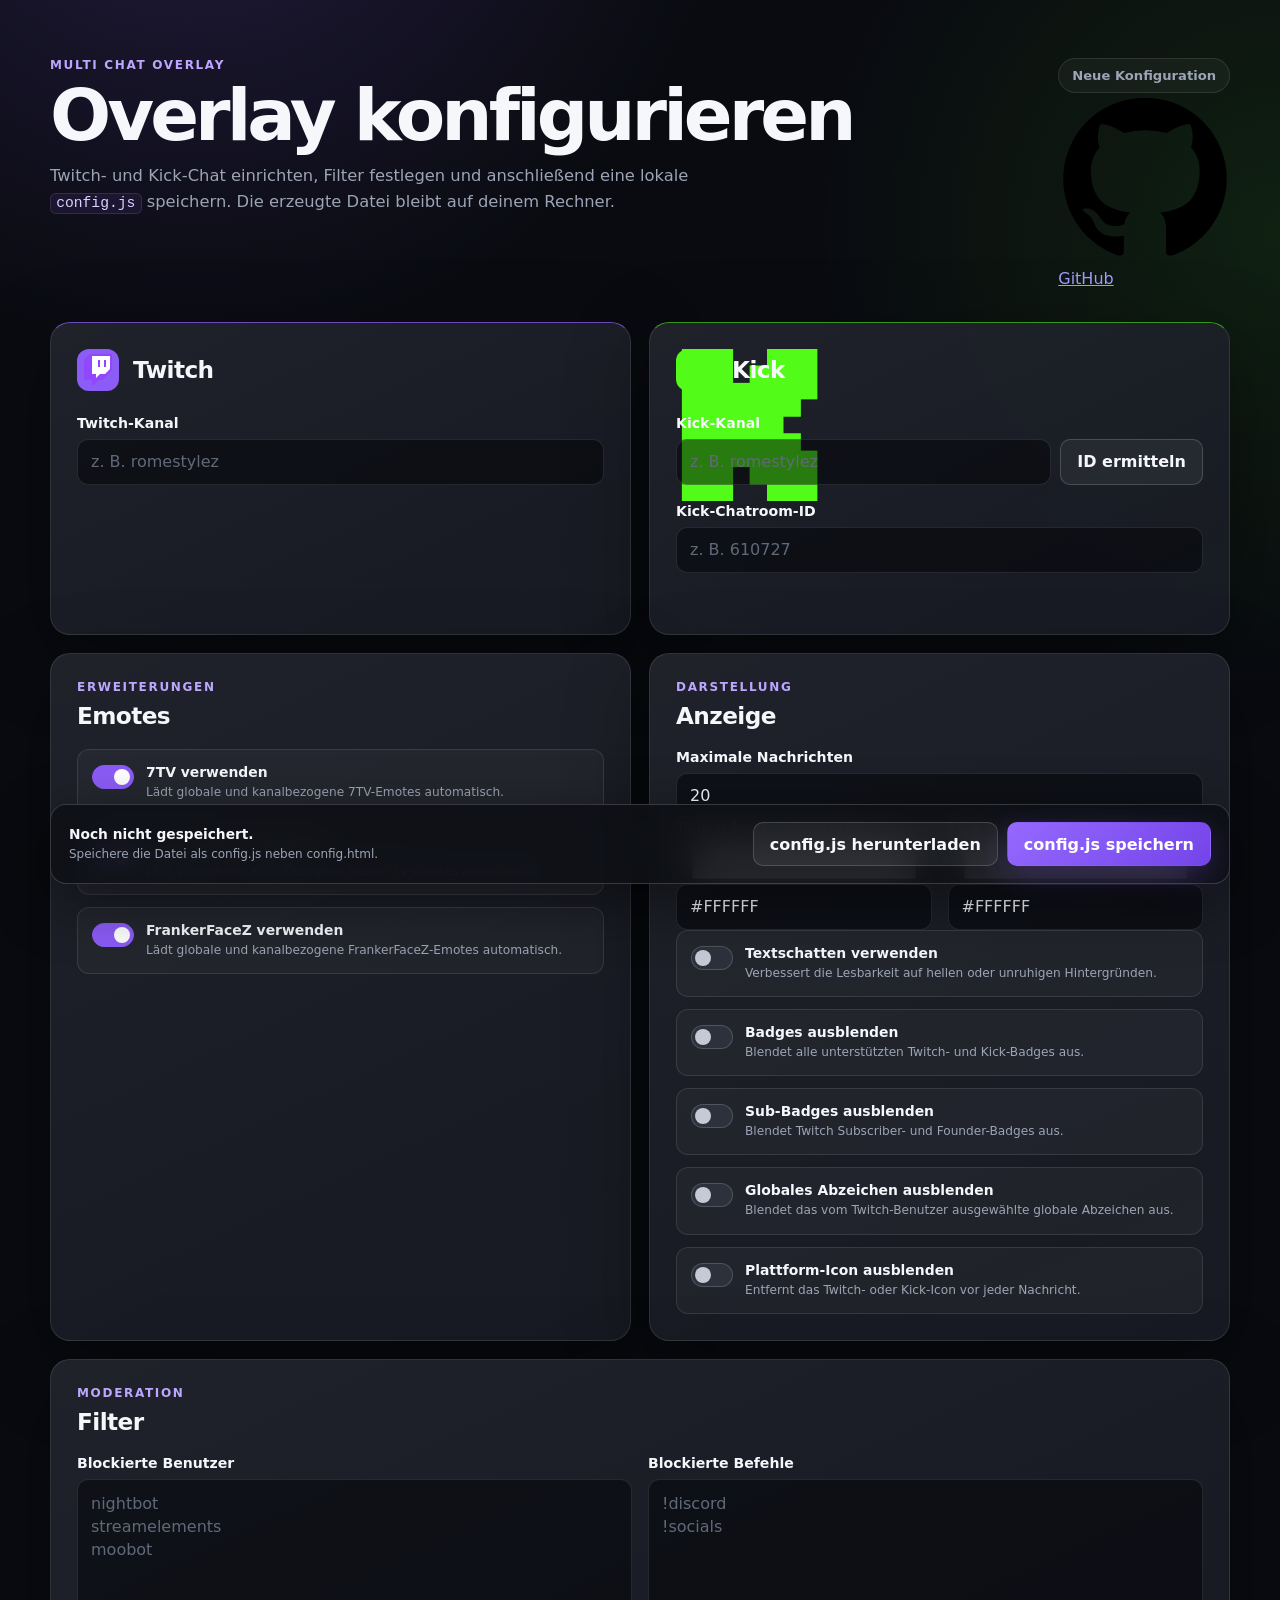
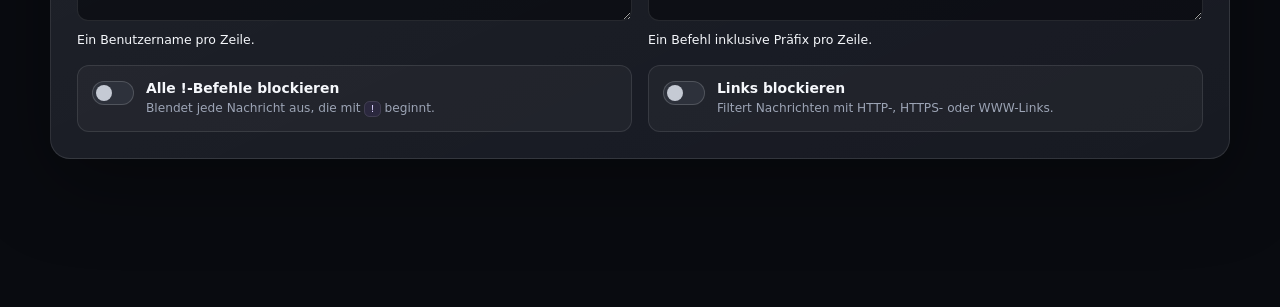
==== config.html @ 4fffa667 "New favico" ====
<!DOCTYPE html>
<html lang="de">
<head>
  <meta charset="UTF-8">
  <meta name="viewport" content="width=device-width, initial-scale=1.0">
  <meta name="color-scheme" content="dark">
  <title>Multi Chat Overlay – Konfiguration</title>
  <link rel="icon" href="favicon.ico" sizes="any">
  <link rel="stylesheet" href="config-editor.css">
</head>
<body>
  <div class="page-shell">
    <header class="hero">
      <div>
        <p class="eyebrow">Multi Chat Overlay</p>
        <h1>Overlay konfigurieren</h1>
        <p class="hero-copy">
          Twitch- und Kick-Chat einrichten, Filter festlegen und anschließend eine lokale
          <code>config.js</code> speichern. Die erzeugte Datei bleibt auf deinem Rechner.
        </p>
      </div>
      <div class="hero-meta">
        <div id="load-state" class="state-pill" role="status">Konfiguration wird geladen …</div>
        <a
          class="github-link"
          href="https://github.com/romestylez/multi-chat-overlay"
          target="_blank"
          rel="noopener noreferrer"
          aria-label="GitHub-Repository in einem neuen Tab öffnen"
        >
          <svg viewBox="0 0 24 24" aria-hidden="true">
            <path d="M12 .7a11.3 11.3 0 0 0-3.6 22c.6.1.8-.2.8-.6v-2.2c-3.3.7-4-1.4-4-1.4-.5-1.4-1.3-1.7-1.3-1.7-1.1-.7.1-.7.1-.7 1.2.1 1.8 1.2 1.8 1.2 1.1 1.8 2.8 1.3 3.5 1 .1-.8.4-1.3.8-1.6-2.7-.3-5.5-1.3-5.5-5.9 0-1.3.5-2.4 1.2-3.2-.1-.3-.5-1.6.1-3.2 0 0 1-.3 3.3 1.2a11.4 11.4 0 0 1 6 0c2.3-1.5 3.3-1.2 3.3-1.2.6 1.6.2 2.9.1 3.2.8.9 1.2 1.9 1.2 3.2 0 4.6-2.8 5.6-5.5 5.9.4.4.8 1.1.8 2.2v3.2c0 .4.2.7.8.6A11.3 11.3 0 0 0 12 .7Z"/>
          </svg>
          <span>GitHub</span>
        </a>
      </div>
    </header>

    <main>
      <form id="config-form" novalidate>
        <div class="section-grid">
          <section class="config-card twitch-card" aria-labelledby="twitch-heading">
            <div class="card-heading">
              <span class="platform-mark twitch-mark" aria-hidden="true">
                <img src="img/twitch_icon.png" alt="">
              </span>
              <h2 id="twitch-heading">Twitch</h2>
            </div>

            <label class="field">
              <span>Twitch-Kanal</span>
              <input id="twitch-channel" name="twitch-channel" type="text" autocomplete="off" placeholder="z. B. romestylez">
            </label>
          </section>

          <section class="config-card kick-card" aria-labelledby="kick-heading">
            <div class="card-heading">
              <span class="platform-mark kick-mark" aria-hidden="true">
                <img src="img/kick_icon.png" alt="">
              </span>
              <h2 id="kick-heading">Kick</h2>
            </div>

            <label class="field">
              <span>Kick-Kanal</span>
              <div class="input-action-row">
                <input id="kick-channel" name="kick-channel" type="text" autocomplete="off" placeholder="z. B. romestylez">
                <button id="resolve-kick" class="button button-secondary" type="button">ID ermitteln</button>
              </div>
            </label>

            <label class="field">
              <span>Kick-Chatroom-ID</span>
              <input id="kick-chatroom-id" name="kick-chatroom-id" type="number" min="1" step="1" inputmode="numeric" placeholder="z. B. 610727">
            </label>

            <div id="kick-status" class="inline-status" role="status" aria-live="polite"></div>
          </section>

          <section class="config-card" aria-labelledby="emotes-heading">
            <div class="card-heading compact-heading">
              <div>
                <p class="section-kicker">Erweiterungen</p>
                <h2 id="emotes-heading">Emotes</h2>
              </div>
            </div>

            <label class="switch-row">
              <input id="enable-7tv" type="checkbox">
              <span class="switch" aria-hidden="true"></span>
              <span>
                <strong>7TV verwenden</strong>
                <small>Lädt globale und kanalbezogene 7TV-Emotes automatisch.</small>
              </span>
            </label>
            <label class="switch-row">
              <input id="enable-bttv" type="checkbox">
              <span class="switch" aria-hidden="true"></span>
              <span>
                <strong>BetterTTV verwenden</strong>
                <small>Lädt globale und kanalbezogene BetterTTV-Emotes automatisch.</small>
              </span>
            </label>
            <label class="switch-row">
              <input id="enable-ffz" type="checkbox">
              <span class="switch" aria-hidden="true"></span>
              <span>
                <strong>FrankerFaceZ verwenden</strong>
                <small>Lädt globale und kanalbezogene FrankerFaceZ-Emotes automatisch.</small>
              </span>
            </label>
          </section>

          <section class="config-card" aria-labelledby="display-heading">
            <div class="card-heading compact-heading">
              <div>
                <p class="section-kicker">Darstellung</p>
                <h2 id="display-heading">Anzeige</h2>
              </div>
            </div>

            <label class="field">
              <span>Maximale Nachrichten</span>
              <input id="max-messages" type="number" min="1" max="200" step="1" value="20">
            </label>
            <div class="field-grid">
              <div class="field">
                <label for="twitch-message-color-hex">Twitch-Nachrichtenfarbe</label>
                <div class="color-input-row">
                  <input id="twitch-message-color" type="color" value="#ffffff" aria-label="Twitch-Nachrichtenfarbe auswählen">
                  <input id="twitch-message-color-hex" type="text" maxlength="7" spellcheck="false" value="#FFFFFF" placeholder="#FFFFFF">
                </div>
              </div>
              <div class="field">
                <label for="kick-message-color-hex">Kick-Nachrichtenfarbe</label>
                <div class="color-input-row">
                  <input id="kick-message-color" type="color" value="#ffffff" aria-label="Kick-Nachrichtenfarbe auswählen">
                  <input id="kick-message-color-hex" type="text" maxlength="7" spellcheck="false" value="#FFFFFF" placeholder="#FFFFFF">
                </div>
              </div>
            </div>
            <label class="switch-row">
              <input id="enable-text-shadow" type="checkbox">
              <span class="switch" aria-hidden="true"></span>
              <span>
                <strong>Textschatten verwenden</strong>
                <small>Verbessert die Lesbarkeit auf hellen oder unruhigen Hintergründen.</small>
              </span>
            </label>
            <label class="switch-row">
              <input id="hide-badges" type="checkbox">
              <span class="switch" aria-hidden="true"></span>
              <span>
                <strong>Badges ausblenden</strong>
                <small>Blendet alle unterstützten Twitch- und Kick-Badges aus.</small>
              </span>
            </label>
            <label class="switch-row">
              <input id="hide-sub-badges" type="checkbox">
              <span class="switch" aria-hidden="true"></span>
              <span>
                <strong>Sub-Badges ausblenden</strong>
                <small>Blendet Twitch Subscriber- und Founder-Badges aus.</small>
              </span>
            </label>
            <label class="switch-row">
              <input id="hide-global-badge" type="checkbox">
              <span class="switch" aria-hidden="true"></span>
              <span>
                <strong>Globales Abzeichen ausblenden</strong>
                <small>Blendet das vom Twitch-Benutzer ausgewählte globale Abzeichen aus.</small>
              </span>
            </label>
            <label class="switch-row">
              <input id="hide-platform" type="checkbox">
              <span class="switch" aria-hidden="true"></span>
              <span>
                <strong>Plattform-Icon ausblenden</strong>
                <small>Entfernt das Twitch- oder Kick-Icon vor jeder Nachricht.</small>
              </span>
            </label>
          </section>

          <section class="config-card wide-card" aria-labelledby="filters-heading">
            <div class="card-heading compact-heading">
              <div>
                <p class="section-kicker">Moderation</p>
                <h2 id="filters-heading">Filter</h2>
              </div>
            </div>

            <div class="filter-grid">
              <label class="field">
                <span>Blockierte Benutzer</span>
                <textarea id="blocked-users" rows="5" placeholder="nightbot&#10;streamelements&#10;moobot"></textarea>
                <small>Ein Benutzername pro Zeile.</small>
              </label>
              <label class="field">
                <span>Blockierte Befehle</span>
                <textarea id="blocked-commands" rows="5" placeholder="!discord&#10;!socials"></textarea>
                <small id="blocked-commands-hint">Ein Befehl inklusive Präfix pro Zeile.</small>
              </label>
            </div>

            <div class="switch-grid">
              <label class="switch-row">
                <input id="block-prefix-commands" type="checkbox">
                <span class="switch" aria-hidden="true"></span>
                <span>
                  <strong>Alle !-Befehle blockieren</strong>
                  <small>Blendet jede Nachricht aus, die mit <code>!</code> beginnt.</small>
                </span>
              </label>
              <label class="switch-row">
                <input id="block-links" type="checkbox">
                <span class="switch" aria-hidden="true"></span>
                <span>
                  <strong>Links blockieren</strong>
                  <small>Filtert Nachrichten mit HTTP-, HTTPS- oder WWW-Links.</small>
                </span>
              </label>
            </div>
          </section>
        </div>

        <div class="action-bar">
          <div>
            <p id="save-status" class="save-status" role="status" aria-live="polite">Konfiguration wird geprüft …</p>
            <p id="save-hint" class="save-hint"></p>
          </div>
          <div class="action-buttons">
            <button id="download-config" class="button button-secondary" type="button">config.js herunterladen</button>
            <button class="button button-primary" type="submit">config.js speichern</button>
          </div>
        </div>
      </form>
    </main>
  </div>

  <script src="config-editor.js"></script>
</body>
</html>
---- config-editor.css ----
:root {
  color-scheme: dark;
  --bg: #090b10;
  --surface: rgba(20, 23, 31, 0.94);
  --surface-soft: rgba(255, 255, 255, 0.035);
  --border: rgba(255, 255, 255, 0.1);
  --border-strong: rgba(255, 255, 255, 0.17);
  --text: #f5f7fb;
  --muted: #9ca4b5;
  --accent: #8b5cf6;
  --accent-strong: #7444e8;
  --kick: #53fc18;
  --success: #69e39c;
  --danger: #ff7b8a;
  --working: #f6c85f;
  --shadow: 0 24px 80px rgba(0, 0, 0, 0.34);
}

* {
  box-sizing: border-box;
}

html {
  min-width: 320px;
  background: var(--bg);
}

body {
  min-height: 100vh;
  margin: 0;
  color: var(--text);
  font-family: Inter, ui-sans-serif, system-ui, -apple-system, BlinkMacSystemFont, "Segoe UI", sans-serif;
  background:
    radial-gradient(circle at 15% -10%, rgba(139, 92, 246, 0.2), transparent 34rem),
    radial-gradient(circle at 100% 12%, rgba(83, 252, 24, 0.09), transparent 29rem),
    var(--bg);
}

button,
input,
textarea {
  font: inherit;
}

button,
summary,
input[type="checkbox"] {
  cursor: pointer;
}

code {
  padding: 0.1em 0.35em;
  border: 1px solid var(--border);
  border-radius: 0.35rem;
  color: #dcd1ff;
  background: rgba(139, 92, 246, 0.09);
  font-family: "Cascadia Code", "SFMono-Regular", Consolas, monospace;
  font-size: 0.9em;
}

.page-shell {
  width: min(1180px, calc(100% - 40px));
  margin: 0 auto;
  padding: 58px 0 48px;
}

.hero {
  display: flex;
  align-items: flex-start;
  justify-content: space-between;
  gap: 32px;
  margin-bottom: 34px;
}

.eyebrow,
.section-kicker {
  margin: 0 0 8px;
  color: #bda6ff;
  font-size: 0.75rem;
  font-weight: 800;
  letter-spacing: 0.14em;
  text-transform: uppercase;
}

h1,
h2,
p {
  margin-top: 0;
}

h1 {
  margin-bottom: 12px;
  font-size: clamp(2.3rem, 6vw, 4.5rem);
  line-height: 0.98;
  letter-spacing: -0.055em;
}

h2 {
  margin-bottom: 0;
  font-size: 1.45rem;
  letter-spacing: -0.025em;
}

.hero-copy {
  max-width: 700px;
  margin-bottom: 0;
  color: var(--muted);
  font-size: 1.02rem;
  line-height: 1.65;
}

.state-pill {
  flex: none;
  padding: 9px 13px;
  border: 1px solid var(--border);
  border-radius: 999px;
  color: var(--muted);
  background: rgba(255, 255, 255, 0.04);
  font-size: 0.82rem;
  font-weight: 750;
}

.state-success {
  border-color: rgba(105, 227, 156, 0.3);
  color: var(--success);
  background: rgba(105, 227, 156, 0.08);
}

.section-grid {
  display: grid;
  grid-template-columns: repeat(2, minmax(0, 1fr));
  gap: 18px;
}

.config-card {
  min-width: 0;
  padding: 26px;
  border: 1px solid var(--border);
  border-radius: 20px;
  background: linear-gradient(155deg, rgba(255, 255, 255, 0.055), rgba(255, 255, 255, 0.02)), var(--surface);
  box-shadow: var(--shadow);
}

.twitch-card {
  border-top-color: rgba(139, 92, 246, 0.72);
}

.kick-card {
  border-top-color: rgba(83, 252, 24, 0.55);
}

.wide-card {
  grid-column: 1 / -1;
}

.card-heading {
  display: flex;
  align-items: center;
  gap: 14px;
  margin-bottom: 24px;
}

.compact-heading {
  margin-bottom: 20px;
}

.platform-mark {
  display: grid;
  width: 42px;
  height: 42px;
  place-items: center;
  border-radius: 12px;
  font-weight: 900;
}

.twitch-mark {
  color: #fff;
  background: var(--accent);
}

.kick-mark {
  color: #061900;
  background: var(--kick);
}

.field,
.field > span,
.switch-row > span:last-child {
  display: block;
}

.config-card > .field + .field {
  margin-top: 18px;
}

.config-card > .field + .switch-row,
.config-card > .switch-row + .switch-row {
  margin-top: 12px;
}

.field > span {
  margin-bottom: 8px;
  font-size: 0.88rem;
  font-weight: 760;
}

.switch-row small,
.save-hint {
  color: var(--muted);
  line-height: 1.5;
}

.field small {
  display: block;
  margin-top: 7px;
  font-size: 0.78rem;
}

input,
textarea {
  width: 100%;
  border: 1px solid var(--border);
  border-radius: 11px;
  outline: none;
  color: var(--text);
  background: rgba(3, 5, 9, 0.52);
  transition: border-color 140ms ease, box-shadow 140ms ease, background 140ms ease;
}

input {
  min-height: 46px;
  padding: 0 13px;
}

textarea {
  min-height: 108px;
  padding: 12px 13px;
  resize: vertical;
  line-height: 1.45;
}

input:focus,
textarea:focus {
  border-color: rgba(139, 92, 246, 0.72);
  background: rgba(3, 5, 9, 0.78);
  box-shadow: 0 0 0 3px rgba(139, 92, 246, 0.13);
}

input::placeholder,
textarea::placeholder {
  color: #616979;
}

input:disabled,
textarea:disabled {
  cursor: not-allowed;
  border-color: rgba(255, 255, 255, 0.06);
  color: #697181;
  background: rgba(3, 5, 9, 0.28);
  opacity: 0.68;
}

.input-action-row {
  display: grid;
  grid-template-columns: minmax(0, 1fr) auto;
  gap: 9px;
}

.field-grid,
.filter-grid,
.switch-grid {
  display: grid;
  grid-template-columns: repeat(2, minmax(0, 1fr));
  gap: 16px;
}

.field-grid + .field,
.filter-grid + .switch-grid {
  margin-top: 18px;
}

.button {
  min-height: 44px;
  padding: 0 16px;
  border: 1px solid transparent;
  border-radius: 10px;
  font-weight: 780;
  white-space: nowrap;
  transition: transform 120ms ease, border-color 120ms ease, background 120ms ease, opacity 120ms ease;
}

.button:hover:not(:disabled) {
  transform: translateY(-1px);
}

.button:active:not(:disabled) {
  transform: translateY(0);
}

.button:disabled {
  cursor: wait;
  opacity: 0.55;
}

.button-primary {
  color: #fff;
  background: linear-gradient(135deg, #9569ff, var(--accent-strong));
  box-shadow: 0 10px 30px rgba(116, 68, 232, 0.25);
}

.button-secondary,
.button-quiet {
  border-color: var(--border-strong);
  color: var(--text);
  background: rgba(255, 255, 255, 0.055);
}

.button-secondary:hover:not(:disabled),
.button-quiet:hover:not(:disabled) {
  border-color: rgba(255, 255, 255, 0.28);
  background: rgba(255, 255, 255, 0.085);
}

.inline-status {
  min-height: 22px;
  margin-top: 13px;
  color: var(--muted);
  font-size: 0.82rem;
  line-height: 1.45;
}

.status-success {
  color: var(--success);
}

.status-error {
  color: var(--danger);
}

.status-working {
  color: var(--working);
}

.switch-row {
  display: grid;
  grid-template-columns: auto minmax(0, 1fr);
  align-items: start;
  gap: 12px;
  padding: 14px;
  border: 1px solid var(--border);
  border-radius: 12px;
  background: var(--surface-soft);
}

.switch-row input {
  position: absolute;
  width: 1px;
  height: 1px;
  opacity: 0;
}

.switch {
  position: relative;
  width: 42px;
  height: 24px;
  margin-top: 1px;
  border: 1px solid var(--border-strong);
  border-radius: 999px;
  background: #2d313b;
  transition: background 150ms ease, border-color 150ms ease;
}

.switch::after {
  position: absolute;
  top: 3px;
  left: 3px;
  width: 16px;
  height: 16px;
  border-radius: 50%;
  background: #c5cad4;
  content: "";
  transition: transform 150ms ease, background 150ms ease;
}

.switch-row input:checked + .switch {
  border-color: var(--accent);
  background: var(--accent);
}

.switch-row input:checked + .switch::after {
  transform: translateX(18px);
  background: #fff;
}

.switch-row input:focus-visible + .switch {
  box-shadow: 0 0 0 3px rgba(139, 92, 246, 0.2);
}

.switch-row strong {
  display: block;
  margin-bottom: 3px;
  font-size: 0.87rem;
}

.switch-row small {
  display: block;
  font-size: 0.76rem;
}

.action-bar {
  position: sticky;
  bottom: 16px;
  z-index: 5;
  display: flex;
  align-items: center;
  justify-content: space-between;
  gap: 24px;
  margin-top: 20px;
  padding: 17px 18px;
  border: 1px solid var(--border-strong);
  border-radius: 16px;
  background: rgba(14, 16, 22, 0.9);
  box-shadow: 0 18px 60px rgba(0, 0, 0, 0.45);
  backdrop-filter: blur(18px);
}

.save-status {
  margin-bottom: 3px;
  font-size: 0.86rem;
  font-weight: 760;
}

.save-hint {
  margin-bottom: 0;
  font-size: 0.75rem;
}

.action-buttons {
  display: flex;
  flex: none;
  gap: 9px;
}

@media (max-width: 820px) {
  .page-shell {
    width: min(100% - 24px, 680px);
    padding-top: 32px;
  }

  .hero,
  .action-bar {
    align-items: stretch;
    flex-direction: column;
  }

  .state-pill {
    align-self: flex-start;
  }

  .section-grid,
  .field-grid,
  .filter-grid,
  .switch-grid {
    grid-template-columns: 1fr;
  }

  .wide-card {
    grid-column: auto;
  }

  .action-buttons {
    display: grid;
    grid-template-columns: 1fr 1fr;
  }
}

@media (max-width: 540px) {
  .page-shell {
    width: min(100% - 16px, 680px);
  }

  .config-card {
    padding: 20px;
    border-radius: 16px;
  }

  .input-action-row,
  .action-buttons {
    grid-template-columns: 1fr;
  }

  .action-bar {
    bottom: 8px;
  }
}
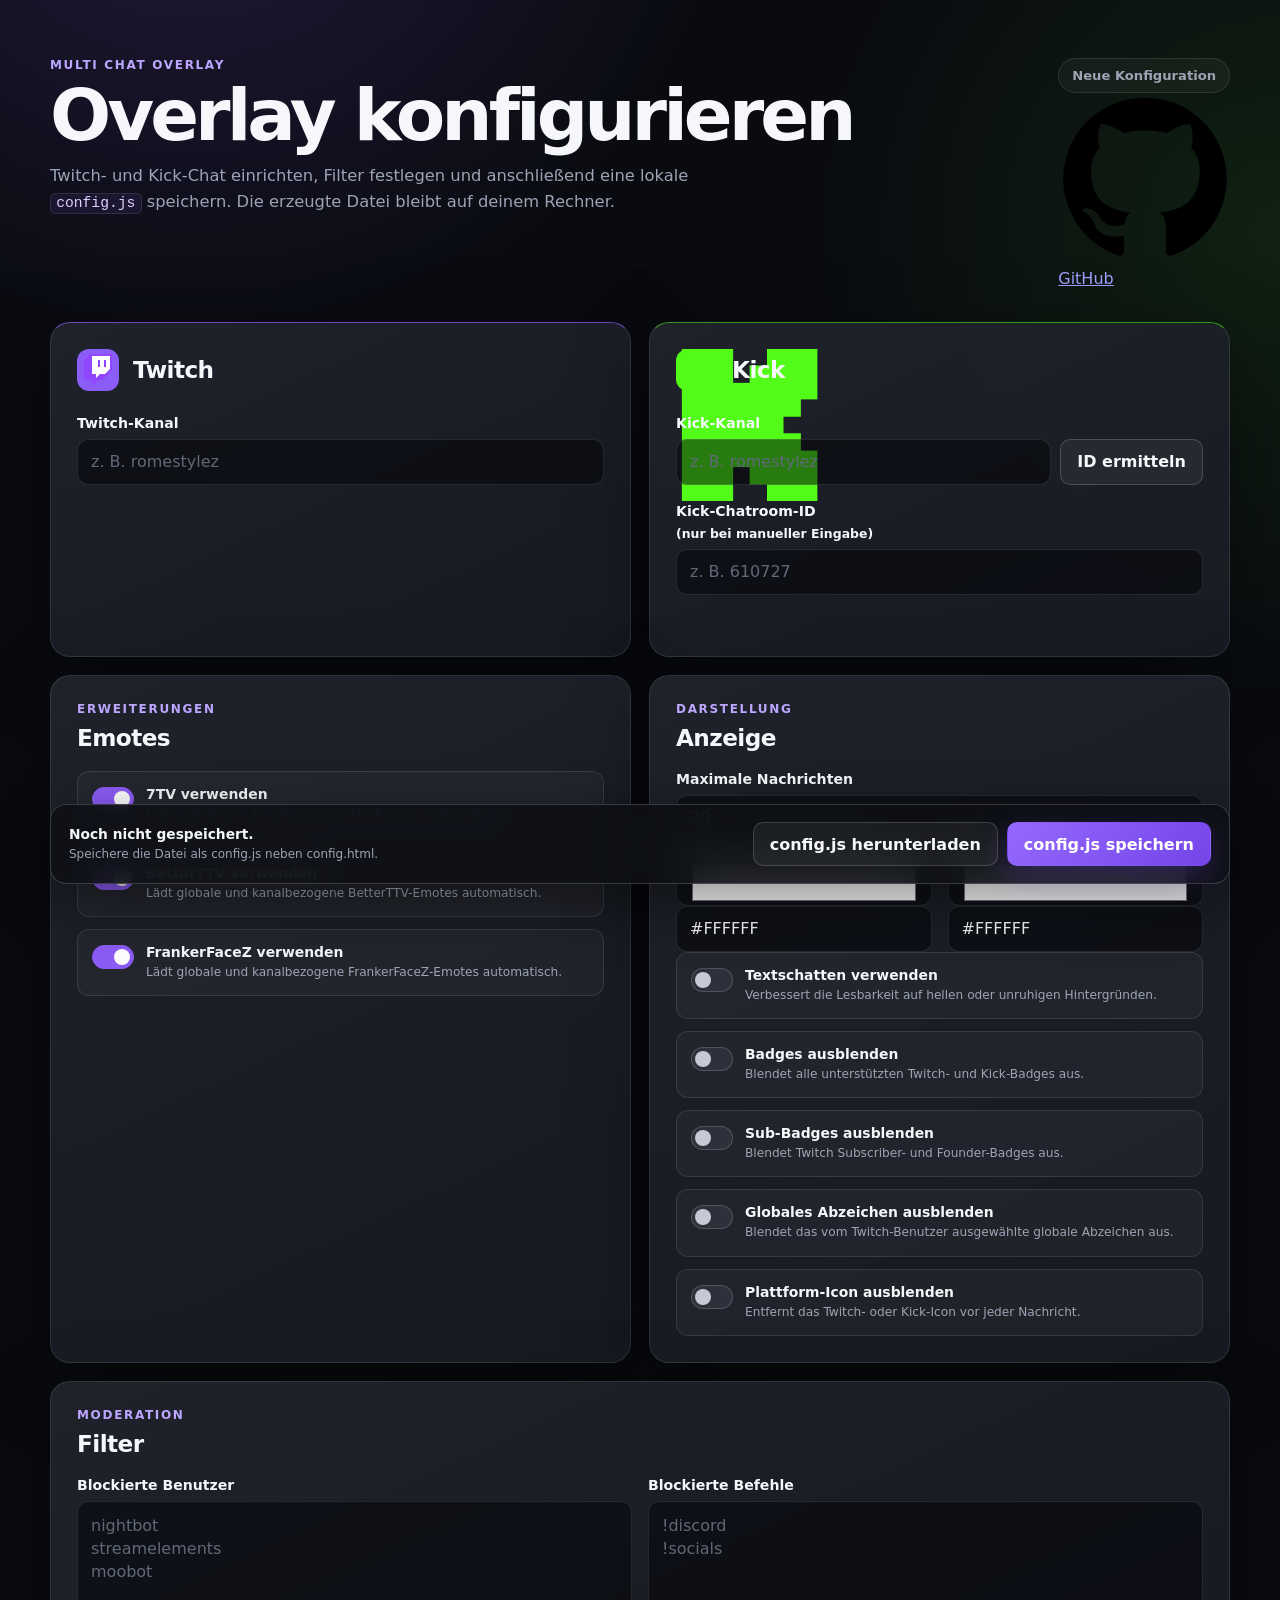
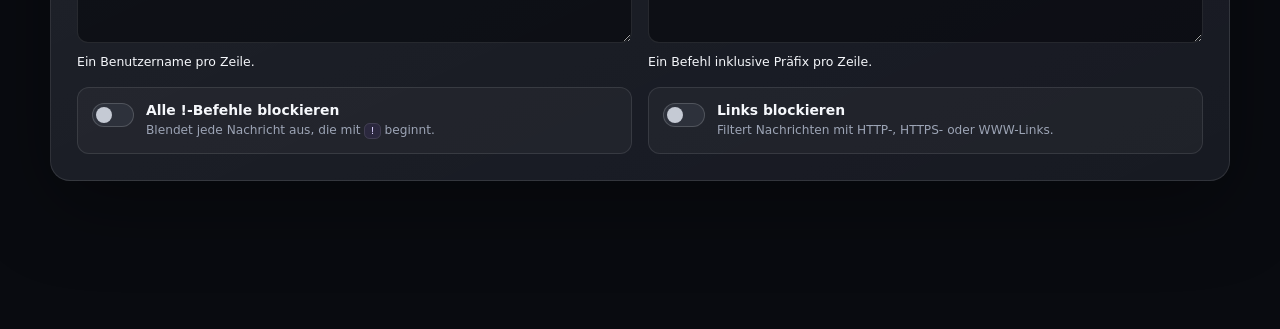
==== commit e269bdff: "Changed kick auto resolve" ====
--- a/config.html
+++ b/config.html
@@ -70,7 +70,7 @@
             </label>
 
             <label class="field">
-              <span>Kick-Chatroom-ID</span>
+              <span>Kick-Chatroom-ID <small>(nur bei manueller Eingabe)</small></span>
               <input id="kick-chatroom-id" name="kick-chatroom-id" type="number" min="1" step="1" inputmode="numeric" placeholder="z. B. 610727">
             </label>
 
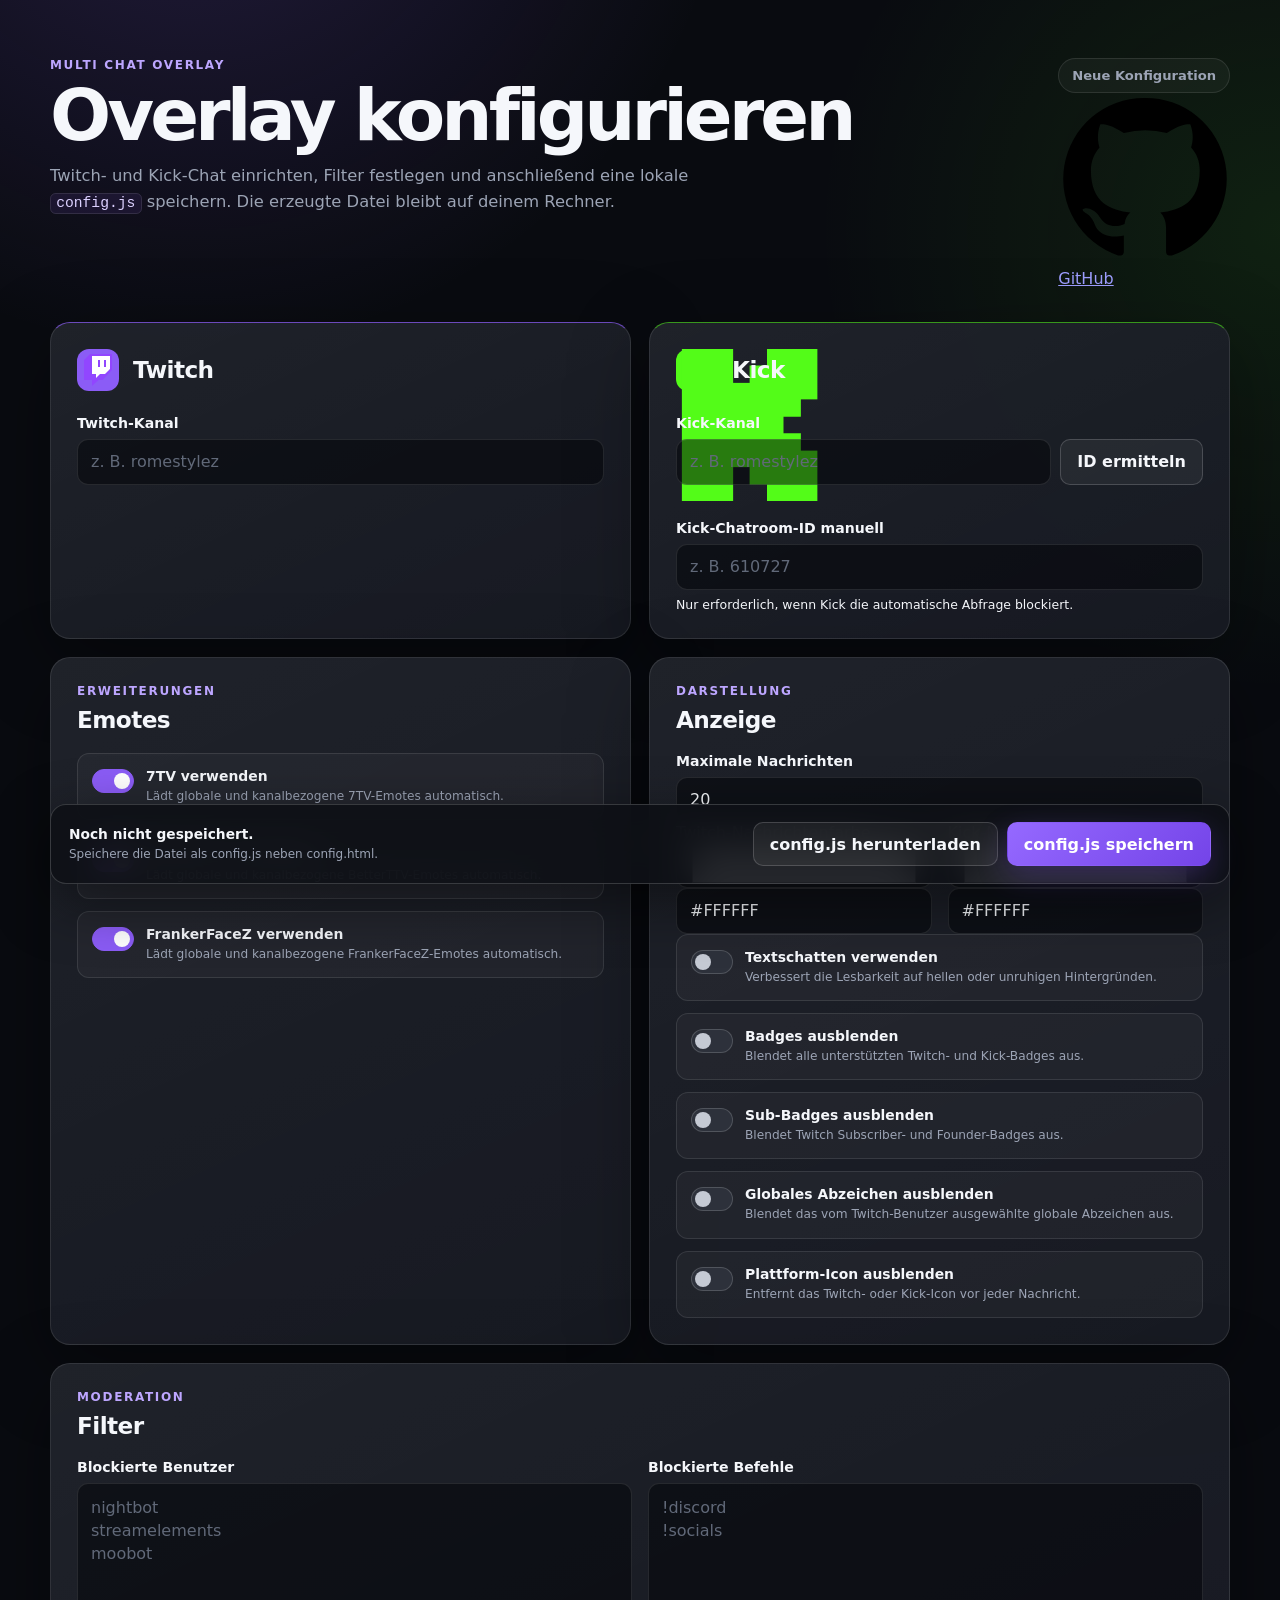
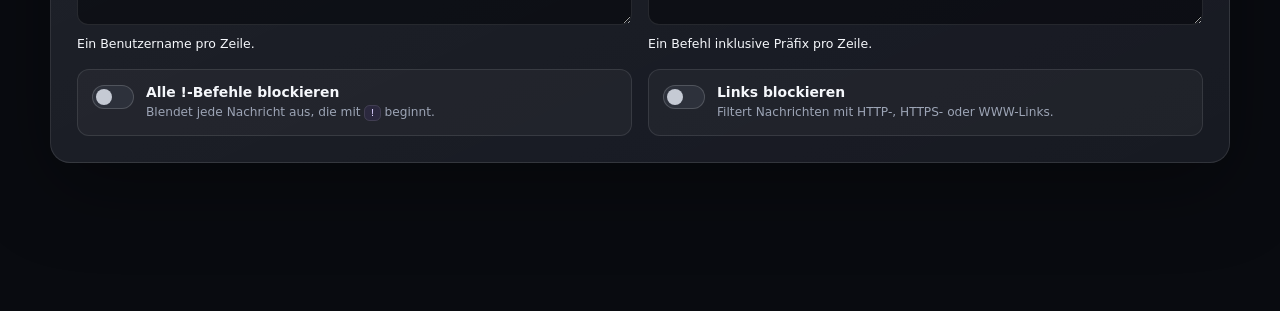
==== commit 26cc7f28: "Changed kick chat room resolver" ====
--- a/config.html
+++ b/config.html
@@ -69,12 +69,13 @@
               </div>
             </label>
 
-            <label class="field">
-              <span>Kick-Chatroom-ID <small>(nur bei manueller Eingabe)</small></span>
+            <div id="kick-status" class="inline-status" role="status" aria-live="polite"></div>
+
+            <label id="kick-manual-fallback" class="field" hidden>
+              <span>Kick-Chatroom-ID manuell</span>
               <input id="kick-chatroom-id" name="kick-chatroom-id" type="number" min="1" step="1" inputmode="numeric" placeholder="z. B. 610727">
-            </label>
-
-            <div id="kick-status" class="inline-status" role="status" aria-live="polite"></div>
+              <small>Nur erforderlich, wenn Kick die automatische Abfrage blockiert.</small>
+            </label>
           </section>
 
           <section class="config-card" aria-labelledby="emotes-heading">
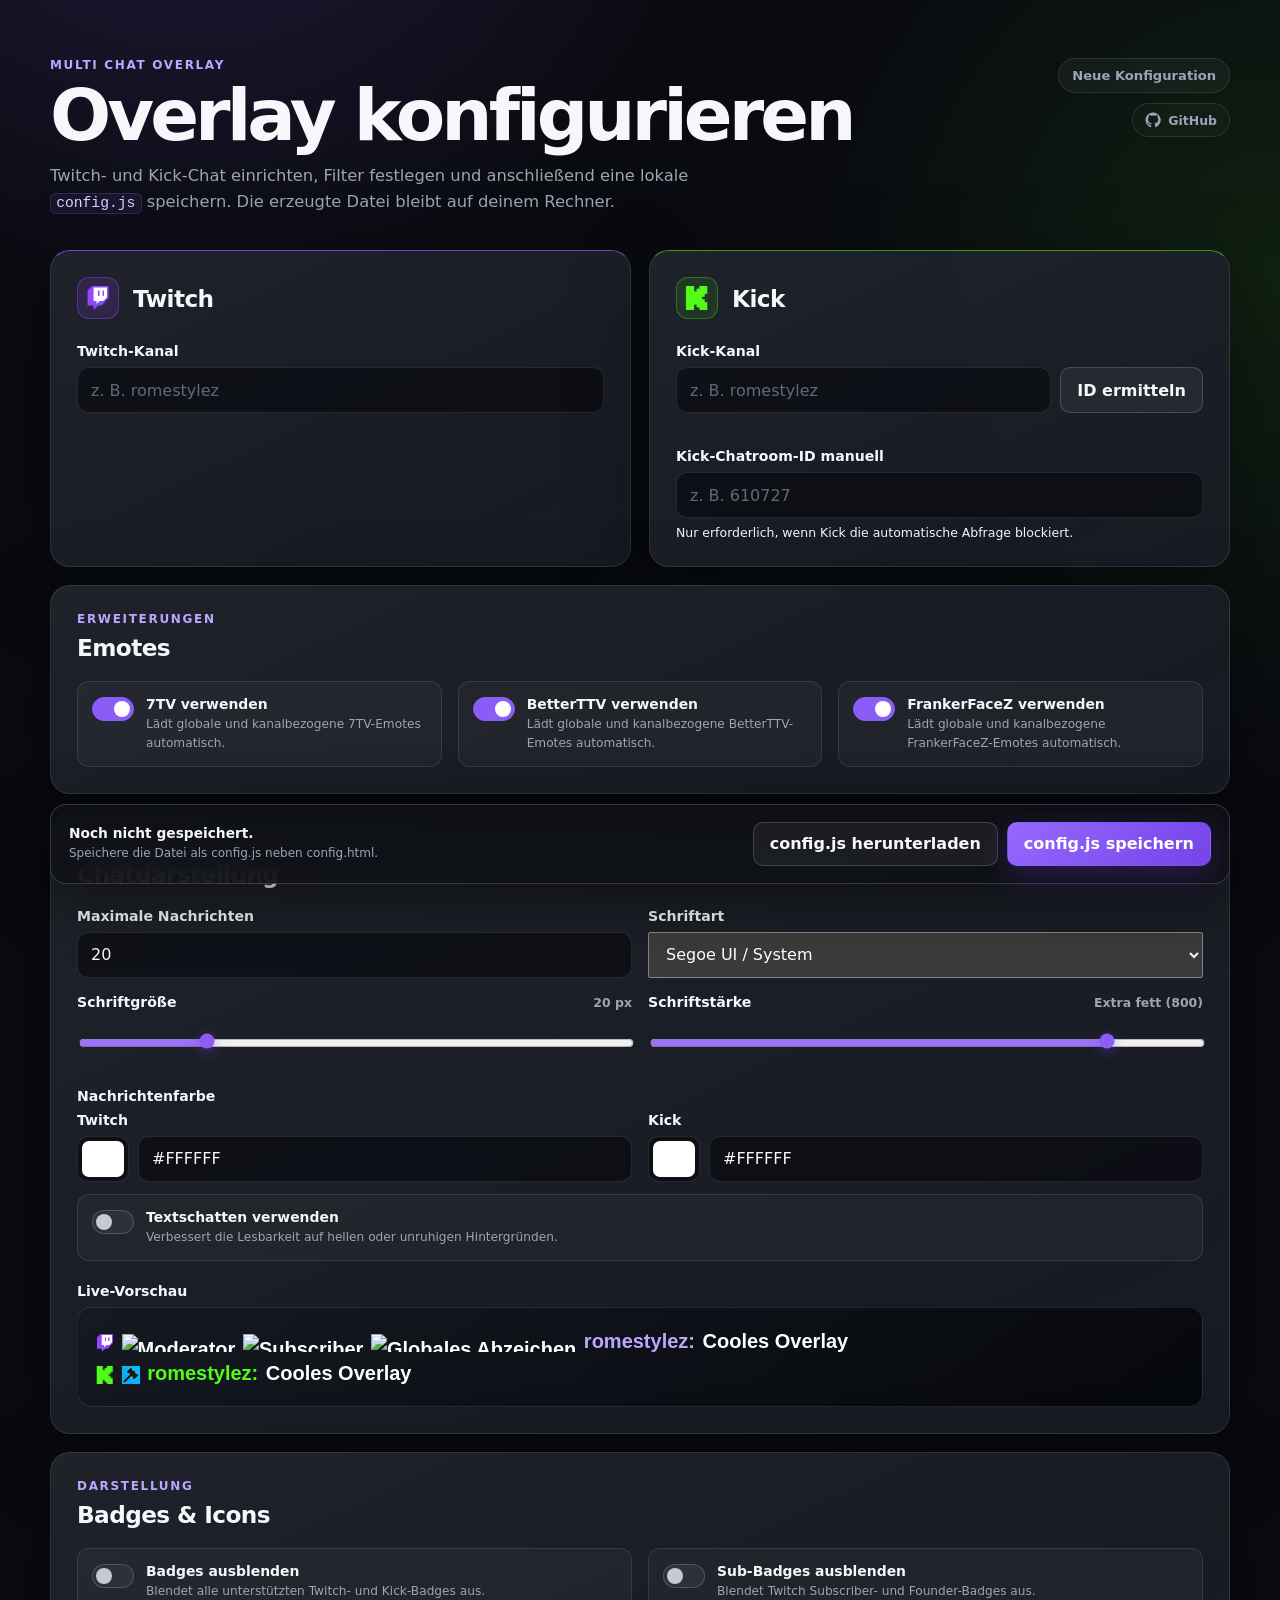
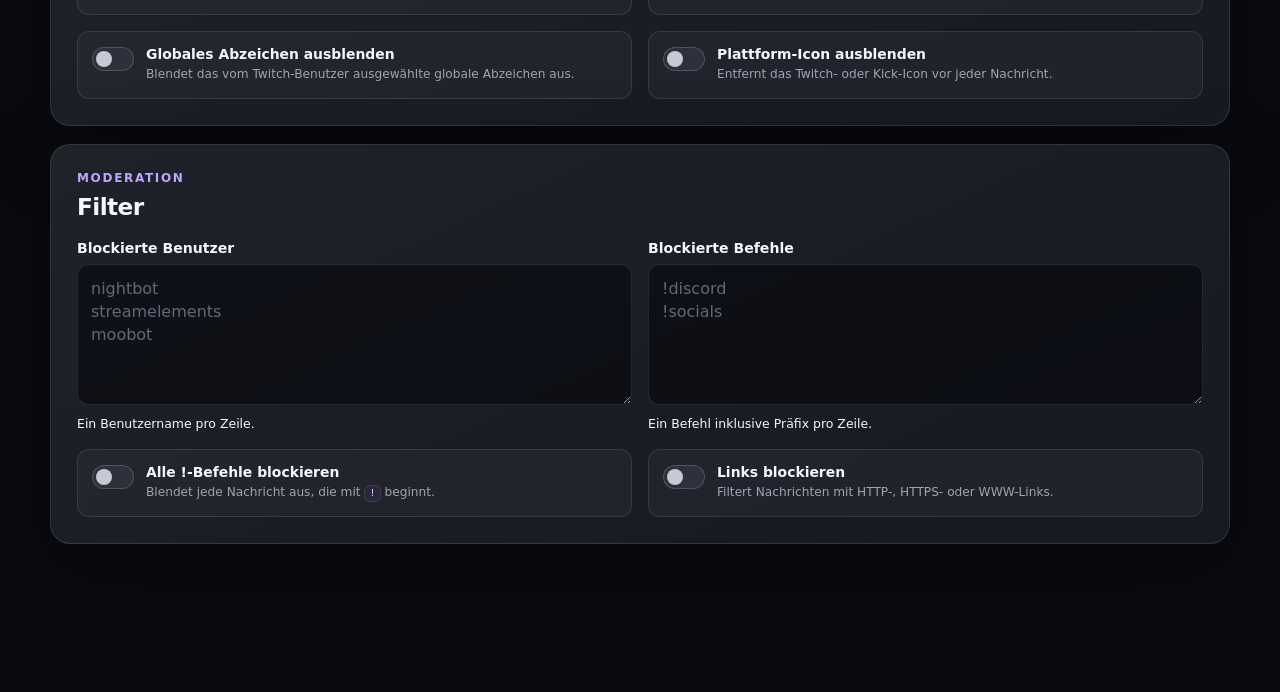
==== commit 4d4ce7ad: "Added a preview" ====
--- a/config.html
+++ b/config.html
@@ -78,7 +78,7 @@
             </label>
           </section>
 
-          <section class="config-card" aria-labelledby="emotes-heading">
+          <section class="config-card wide-card" aria-labelledby="emotes-heading">
             <div class="card-heading compact-heading">
               <div>
                 <p class="section-kicker">Erweiterungen</p>
@@ -86,6 +86,7 @@
               </div>
             </div>
 
+            <div class="switch-grid emote-switch-grid">
             <label class="switch-row">
               <input id="enable-7tv" type="checkbox">
               <span class="switch" aria-hidden="true"></span>
@@ -110,33 +111,59 @@
                 <small>Lädt globale und kanalbezogene FrankerFaceZ-Emotes automatisch.</small>
               </span>
             </label>
-          </section>
-
-          <section class="config-card" aria-labelledby="display-heading">
+            </div>
+          </section>
+
+          <section class="config-card wide-card" aria-labelledby="display-heading">
             <div class="card-heading compact-heading">
               <div>
                 <p class="section-kicker">Darstellung</p>
-                <h2 id="display-heading">Anzeige</h2>
-              </div>
-            </div>
-
-            <label class="field">
-              <span>Maximale Nachrichten</span>
-              <input id="max-messages" type="number" min="1" max="200" step="1" value="20">
-            </label>
-            <div class="field-grid">
-              <div class="field">
-                <label for="twitch-message-color-hex">Twitch-Nachrichtenfarbe</label>
-                <div class="color-input-row">
-                  <input id="twitch-message-color" type="color" value="#ffffff" aria-label="Twitch-Nachrichtenfarbe auswählen">
-                  <input id="twitch-message-color-hex" type="text" maxlength="7" spellcheck="false" value="#FFFFFF" placeholder="#FFFFFF">
+                <h2 id="display-heading">Chatdarstellung</h2>
+              </div>
+            </div>
+
+            <div class="field-grid display-settings-grid">
+              <label class="field">
+                <span>Maximale Nachrichten</span>
+                <input id="max-messages" type="number" min="1" max="200" step="1" value="20">
+              </label>
+              <label class="field">
+                <span>Schriftart</span>
+                <select id="chat-font-family">
+                  <option value="system">Segoe UI / System</option>
+                  <option value="arial">Arial</option>
+                  <option value="verdana">Verdana</option>
+                  <option value="tahoma">Tahoma</option>
+                  <option value="trebuchet">Trebuchet MS</option>
+                  <option value="georgia">Georgia</option>
+                  <option value="courier">Courier New</option>
+                </select>
+              </label>
+              <label class="field">
+                <span class="range-label">Schriftgröße <output id="chat-font-size-value" for="chat-font-size">20 px</output></span>
+                <input id="chat-font-size" type="range" min="12" max="48" step="1" value="20">
+              </label>
+              <label class="field">
+                <span class="range-label">Schriftstärke <output id="chat-font-weight-value" for="chat-font-weight">Extra fett (800)</output></span>
+                <input id="chat-font-weight" type="range" min="300" max="900" step="100" value="800">
+              </label>
+            </div>
+            <div class="field color-settings">
+              <span>Nachrichtenfarbe</span>
+              <div class="field-grid color-field-grid">
+                <div class="field">
+                  <label for="twitch-message-color-hex">Twitch</label>
+                  <div class="color-input-row">
+                    <input id="twitch-message-color" type="color" value="#ffffff" aria-label="Twitch-Nachrichtenfarbe auswählen">
+                    <input id="twitch-message-color-hex" type="text" maxlength="7" spellcheck="false" value="#FFFFFF" placeholder="#FFFFFF">
+                  </div>
                 </div>
-              </div>
-              <div class="field">
-                <label for="kick-message-color-hex">Kick-Nachrichtenfarbe</label>
-                <div class="color-input-row">
-                  <input id="kick-message-color" type="color" value="#ffffff" aria-label="Kick-Nachrichtenfarbe auswählen">
-                  <input id="kick-message-color-hex" type="text" maxlength="7" spellcheck="false" value="#FFFFFF" placeholder="#FFFFFF">
+                <div class="field">
+                  <label for="kick-message-color-hex">Kick</label>
+                  <div class="color-input-row">
+                    <input id="kick-message-color" type="color" value="#ffffff" aria-label="Kick-Nachrichtenfarbe auswählen">
+                    <input id="kick-message-color-hex" type="text" maxlength="7" spellcheck="false" value="#FFFFFF" placeholder="#FFFFFF">
+                  </div>
                 </div>
               </div>
             </div>
@@ -148,6 +175,41 @@
                 <small>Verbessert die Lesbarkeit auf hellen oder unruhigen Hintergründen.</small>
               </span>
             </label>
+
+            <div class="chat-preview-wrap">
+              <span class="preview-label">Live-Vorschau</span>
+              <div id="chat-preview" class="chat-preview">
+                <div class="preview-message" data-preview-platform="twitch">
+                  <img class="preview-platform-icon" src="img/twitch_icon.png" alt="Twitch">
+                  <span class="preview-badges">
+                    <img class="preview-badge preview-role-badge" src="https://static-cdn.jtvnw.net/badges/v1/3267646d-33f0-4b17-b3df-f923a41db1d0/1" alt="Moderator">
+                    <img class="preview-badge preview-sub-badge" src="https://static-cdn.jtvnw.net/badges/v1/5d142ef5-d159-47e2-9127-a843a83d043a/1" alt="Subscriber">
+                    <img class="preview-badge preview-global-badge" src="https://static-cdn.jtvnw.net/badges/v1/544b6594-e11e-4230-8d42-d81c84002524/1" alt="Globales Abzeichen">
+                  </span>
+                  <strong class="preview-username twitch-preview-name">romestylez:</strong>
+                  <span class="preview-message-text">Cooles Overlay</span>
+                </div>
+                <div class="preview-message" data-preview-platform="kick">
+                  <img class="preview-platform-icon" src="img/kick_icon.png" alt="Kick">
+                  <span class="preview-badges">
+                    <img class="preview-badge preview-role-badge" src="img/kick_mod.svg" alt="Moderator">
+                  </span>
+                  <strong class="preview-username kick-preview-name">romestylez:</strong>
+                  <span class="preview-message-text">Cooles Overlay</span>
+                </div>
+              </div>
+            </div>
+          </section>
+
+          <section class="config-card wide-card" aria-labelledby="badges-heading">
+            <div class="card-heading compact-heading">
+              <div>
+                <p class="section-kicker">Darstellung</p>
+                <h2 id="badges-heading">Badges &amp; Icons</h2>
+              </div>
+            </div>
+
+            <div class="switch-grid">
             <label class="switch-row">
               <input id="hide-badges" type="checkbox">
               <span class="switch" aria-hidden="true"></span>
@@ -180,6 +242,7 @@
                 <small>Entfernt das Twitch- oder Kick-Icon vor jeder Nachricht.</small>
               </span>
             </label>
+            </div>
           </section>
 
           <section class="config-card wide-card" aria-labelledby="filters-heading">
--- a/config-editor.css
+++ b/config-editor.css
@@ -38,7 +38,8 @@
 
 button,
 input,
-textarea {
+textarea,
+select {
   font: inherit;
 }
 
@@ -107,6 +108,14 @@
   color: var(--muted);
   font-size: 1.02rem;
   line-height: 1.65;
+}
+
+.hero-meta {
+  display: flex;
+  flex: none;
+  align-items: flex-end;
+  flex-direction: column;
+  gap: 10px;
 }
 
 .state-pill {
@@ -120,6 +129,39 @@
   font-weight: 750;
 }
 
+.github-link {
+  display: inline-flex;
+  align-items: center;
+  gap: 7px;
+  padding: 8px 12px;
+  border: 1px solid var(--border);
+  border-radius: 999px;
+  color: var(--muted);
+  background: rgba(255, 255, 255, 0.025);
+  font-size: 0.78rem;
+  font-weight: 750;
+  text-decoration: none;
+  transition: border-color 160ms ease, color 160ms ease, background 160ms ease;
+}
+
+.github-link:hover,
+.github-link:focus-visible {
+  border-color: rgba(189, 166, 255, 0.42);
+  color: var(--text);
+  background: rgba(139, 92, 246, 0.09);
+}
+
+.github-link:focus-visible {
+  outline: 2px solid rgba(189, 166, 255, 0.75);
+  outline-offset: 3px;
+}
+
+.github-link svg {
+  width: 16px;
+  height: 16px;
+  fill: currentColor;
+}
+
 .state-success {
   border-color: rgba(105, 227, 156, 0.3);
   color: var(--success);
@@ -169,22 +211,30 @@
   width: 42px;
   height: 42px;
   place-items: center;
+  border: 1px solid transparent;
   border-radius: 12px;
-  font-weight: 900;
+}
+
+.platform-mark img {
+  display: block;
+  width: 24px;
+  height: 24px;
+  object-fit: contain;
 }
 
 .twitch-mark {
-  color: #fff;
-  background: var(--accent);
+  border-color: rgba(145, 71, 255, 0.42);
+  background: rgba(145, 71, 255, 0.15);
 }
 
 .kick-mark {
-  color: #061900;
-  background: var(--kick);
+  border-color: rgba(83, 252, 24, 0.32);
+  background: rgba(83, 252, 24, 0.09);
 }
 
 .field,
 .field > span,
+.field > label,
 .switch-row > span:last-child {
   display: block;
 }
@@ -194,11 +244,17 @@
 }
 
 .config-card > .field + .switch-row,
+.config-card > .field-grid + .switch-row,
 .config-card > .switch-row + .switch-row {
   margin-top: 12px;
 }
 
-.field > span {
+.config-card > .field + .field-grid {
+  margin-top: 18px;
+}
+
+.field > span,
+.field > label {
   margin-bottom: 8px;
   font-size: 0.88rem;
   font-weight: 760;
@@ -240,7 +296,8 @@
 }
 
 input:focus,
-textarea:focus {
+textarea:focus,
+select:focus {
   border-color: rgba(139, 92, 246, 0.72);
   background: rgba(3, 5, 9, 0.78);
   box-shadow: 0 0 0 3px rgba(139, 92, 246, 0.13);
@@ -252,7 +309,8 @@
 }
 
 input:disabled,
-textarea:disabled {
+textarea:disabled,
+select:disabled {
   cursor: not-allowed;
   border-color: rgba(255, 255, 255, 0.06);
   color: #697181;
@@ -260,10 +318,156 @@
   opacity: 0.68;
 }
 
+select {
+  width: 100%;
+  min-height: 46px;
+  padding: 0 38px 0 13px;
+}
+
+select option {
+  color: var(--text);
+  background: #101319;
+}
+
+.display-settings-grid {
+  align-items: end;
+}
+
+.display-settings-grid + .field-grid,
+.display-settings-grid + .color-settings {
+  margin-top: 18px;
+}
+
+.field > .range-label {
+  display: flex;
+  align-items: baseline;
+  justify-content: space-between;
+  gap: 12px;
+}
+
+.range-label output {
+  color: var(--muted);
+  font-size: 0.78rem;
+  font-weight: 700;
+  white-space: nowrap;
+}
+
+input[type="range"] {
+  min-height: 46px;
+  padding: 0;
+  border: 0;
+  background: transparent;
+  box-shadow: none;
+  cursor: pointer;
+  accent-color: var(--accent);
+}
+
+input[type="range"]:focus {
+  background: transparent;
+  box-shadow: none;
+}
+
+input[type="range"]::-webkit-slider-runnable-track {
+  height: 7px;
+  border-radius: 999px;
+  background: rgba(255, 255, 255, 0.13);
+}
+
+input[type="range"]::-webkit-slider-thumb {
+  width: 20px;
+  height: 20px;
+  margin-top: -6.5px;
+  border: 2px solid #e9e1ff;
+  border-radius: 50%;
+  appearance: none;
+  background: var(--accent-strong);
+  box-shadow: 0 3px 12px rgba(116, 68, 232, 0.42);
+}
+
+.chat-preview-wrap {
+  margin-top: 22px;
+}
+
+.preview-label {
+  display: block;
+  margin-bottom: 8px;
+  font-size: 0.88rem;
+  font-weight: 760;
+}
+
+.chat-preview {
+  padding: 18px;
+  border: 1px solid var(--border);
+  border-radius: 14px;
+  color: #fff;
+  background:
+    linear-gradient(145deg, rgba(21, 25, 34, 0.96), rgba(5, 7, 11, 0.96)),
+    repeating-conic-gradient(rgba(255, 255, 255, 0.04) 0 25%, transparent 0 50%) 0 / 18px 18px;
+  overflow: hidden;
+  word-break: break-word;
+}
+
+.preview-message {
+  line-height: 1.5;
+}
+
+.preview-message + .preview-message {
+  margin-top: 2px;
+}
+
+.preview-platform-icon,
+.preview-badge {
+  display: inline-block;
+  height: 0.9em;
+  margin-right: 2px;
+  vertical-align: middle;
+}
+
+.preview-username {
+  margin-right: 2px;
+  font-weight: inherit;
+}
+
+.twitch-preview-name {
+  color: #bda6ff;
+}
+
+.kick-preview-name {
+  color: #53fc18;
+}
+
+.youtube-preview-name {
+  color: #ff5c55;
+}
+
+.chat-preview.text-shadow-enabled {
+  text-shadow: 0 2px 4px rgba(0, 0, 0, 0.92), 0 0 2px rgba(0, 0, 0, 0.8);
+}
+
 .input-action-row {
   display: grid;
   grid-template-columns: minmax(0, 1fr) auto;
   gap: 9px;
+}
+
+.color-input-row {
+  display: grid;
+  grid-template-columns: 52px minmax(0, 1fr);
+  gap: 9px;
+}
+
+.color-input-row input[type="color"] {
+  min-height: 46px;
+  padding: 4px;
+}
+
+.color-input-row input[type="color"]::-webkit-color-swatch-wrapper {
+  padding: 0;
+}
+
+.color-input-row input[type="color"]::-webkit-color-swatch {
+  border: 0;
+  border-radius: 7px;
 }
 
 .field-grid,
@@ -272,6 +476,14 @@
   display: grid;
   grid-template-columns: repeat(2, minmax(0, 1fr));
   gap: 16px;
+}
+
+.emote-switch-grid {
+  grid-template-columns: repeat(3, minmax(0, 1fr));
+}
+
+.color-field-grid {
+  margin-top: 8px;
 }
 
 .field-grid + .field,
@@ -453,6 +665,7 @@
     flex-direction: column;
   }
 
+  .hero-meta,
   .state-pill {
     align-self: flex-start;
   }
@@ -472,6 +685,7 @@
     display: grid;
     grid-template-columns: 1fr 1fr;
   }
+
 }
 
 @media (max-width: 540px) {
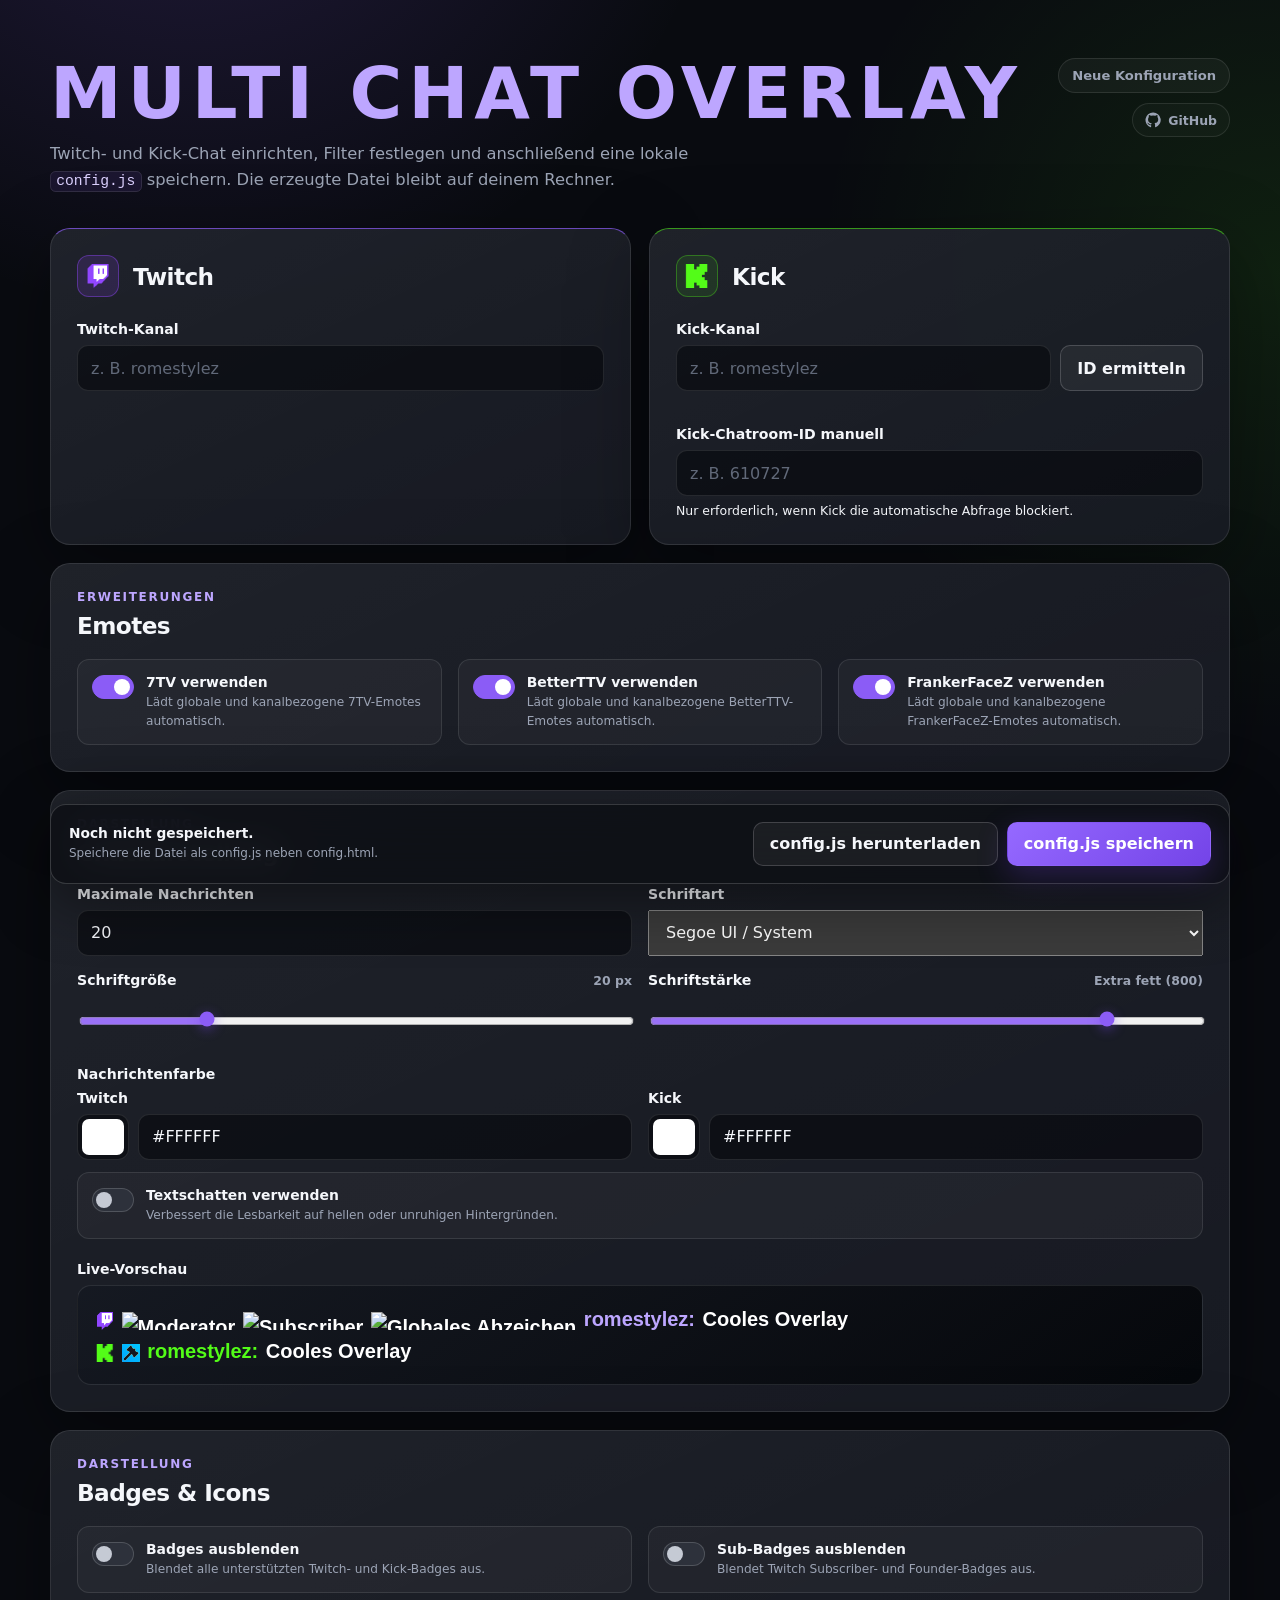
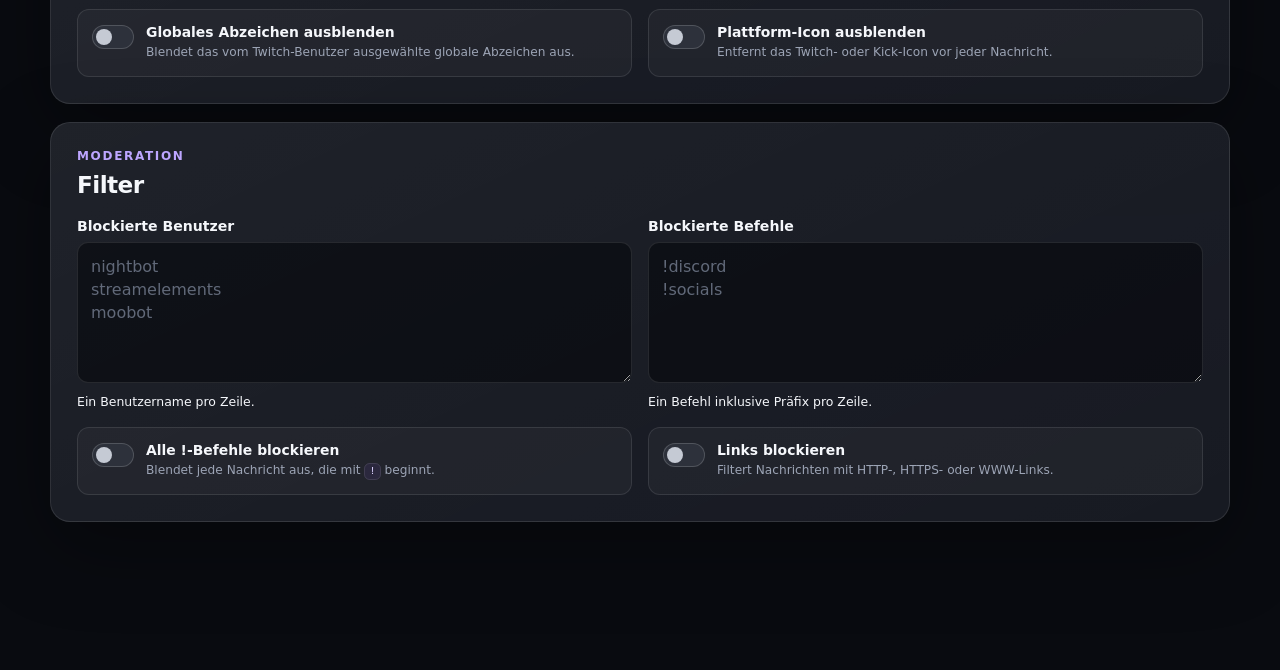
==== commit 2ecd7378: "Change header" ====
--- a/config.html
+++ b/config.html
@@ -12,8 +12,7 @@
   <div class="page-shell">
     <header class="hero">
       <div>
-        <p class="eyebrow">Multi Chat Overlay</p>
-        <h1>Overlay konfigurieren</h1>
+        <h1 class="brand-title">Multi Chat Overlay</h1>
         <p class="hero-copy">
           Twitch- und Kick-Chat einrichten, Filter festlegen und anschließend eine lokale
           <code>config.js</code> speichern. Die erzeugte Datei bleibt auf deinem Rechner.
--- a/config-editor.css
+++ b/config-editor.css
@@ -96,6 +96,13 @@
   letter-spacing: -0.055em;
 }
 
+.brand-title {
+  color: #bda6ff;
+  font-weight: 800;
+  letter-spacing: 0.08em;
+  text-transform: uppercase;
+}
+
 h2 {
   margin-bottom: 0;
   font-size: 1.45rem;
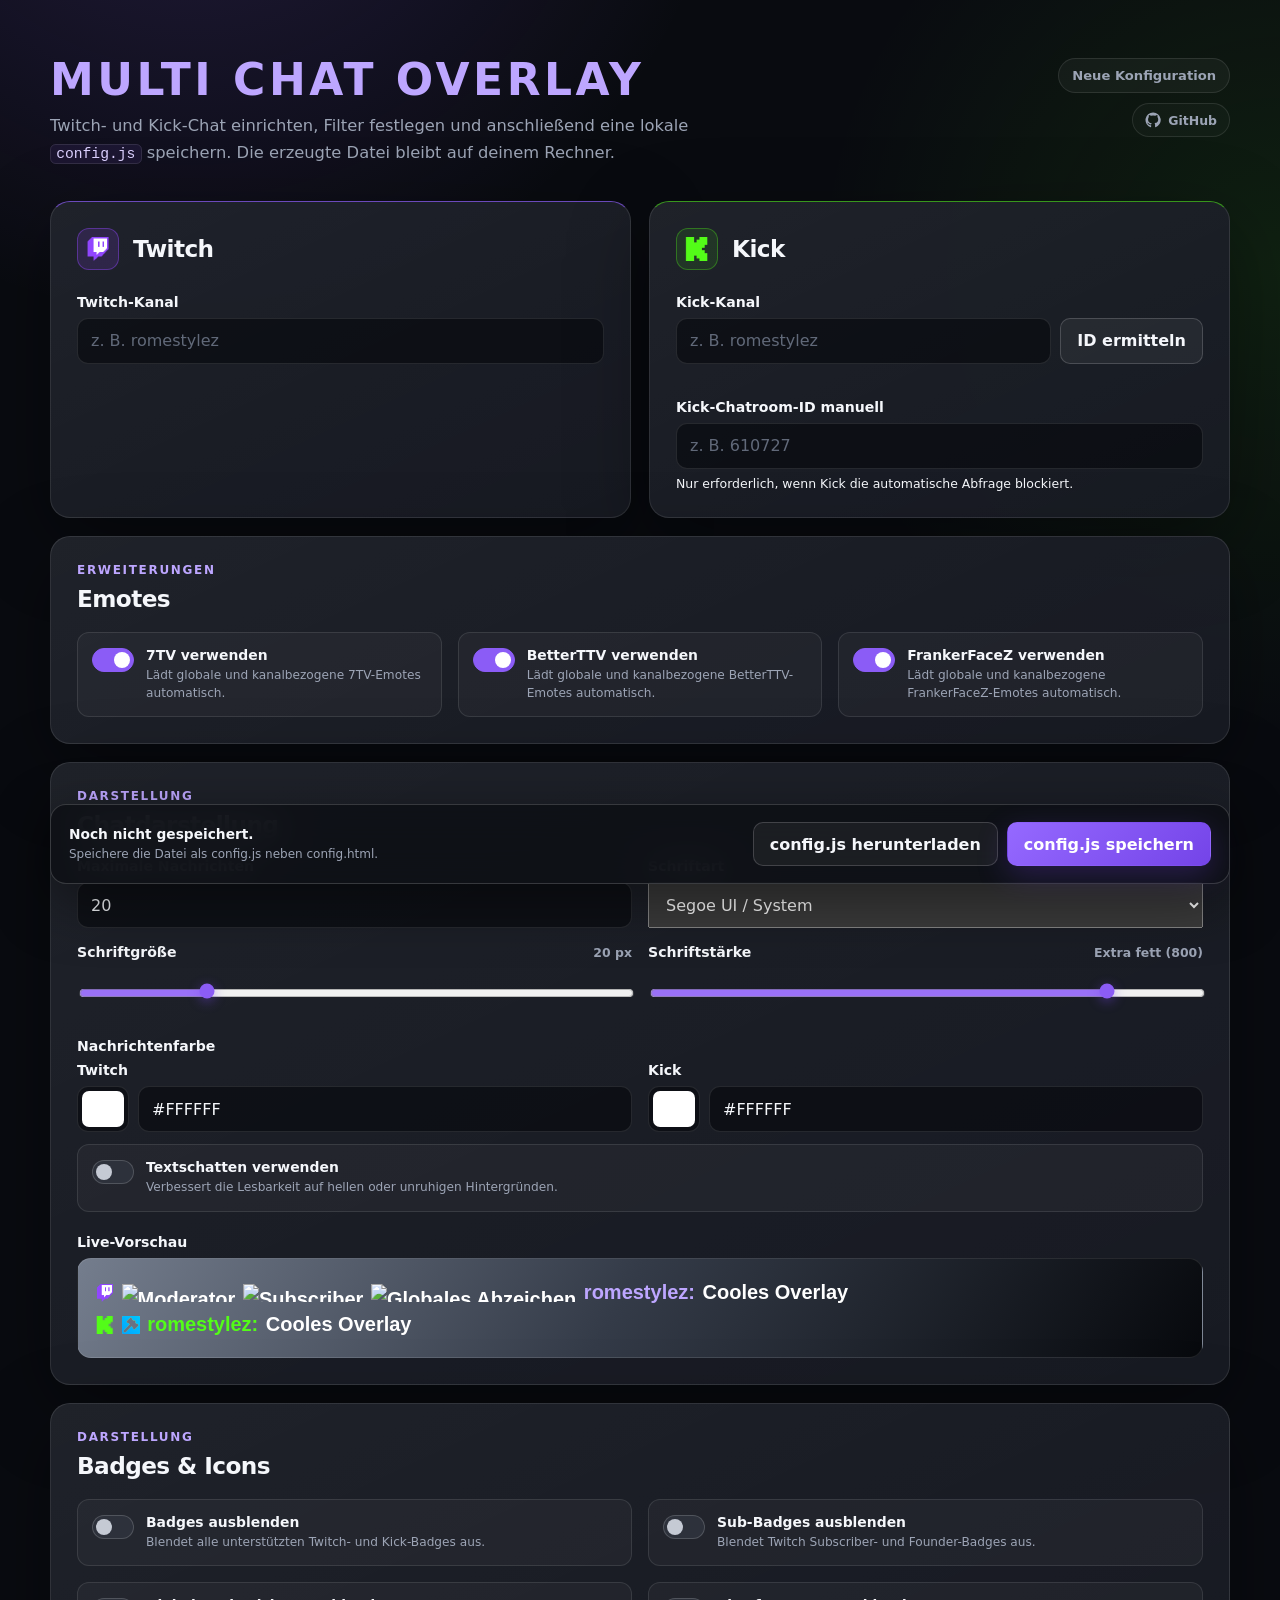
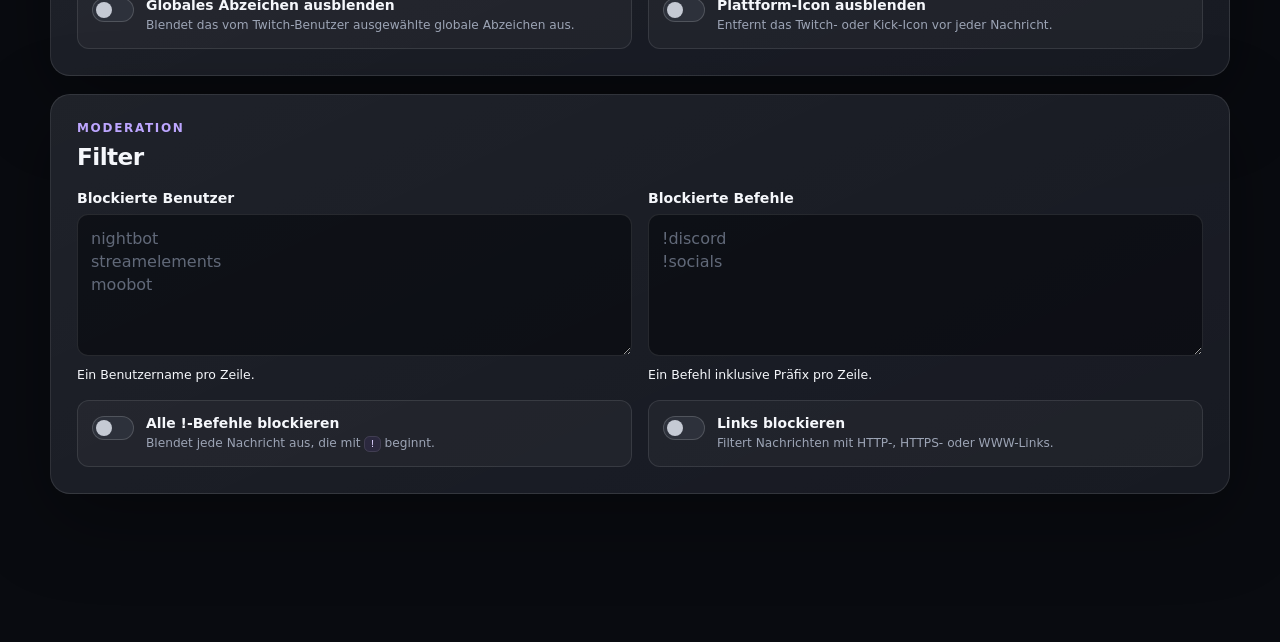
==== commit 264c0dc3: "Changed preview" ====
--- a/config.html
+++ b/config.html
@@ -6,7 +6,7 @@
   <meta name="color-scheme" content="dark">
   <title>Multi Chat Overlay – Konfiguration</title>
   <link rel="icon" href="favicon.ico" sizes="any">
-  <link rel="stylesheet" href="config-editor.css">
+  <link rel="stylesheet" href="config-editor.css?v=20260804-4">
 </head>
 <body>
   <div class="page-shell">
--- a/config-editor.css
+++ b/config-editor.css
@@ -96,8 +96,9 @@
   letter-spacing: -0.055em;
 }
 
-.brand-title {
+h1.brand-title {
   color: #bda6ff;
+  font-size: clamp(1.75rem, 3.7vw, 2.75rem);
   font-weight: 800;
   letter-spacing: 0.08em;
   text-transform: uppercase;
@@ -407,9 +408,7 @@
   border: 1px solid var(--border);
   border-radius: 14px;
   color: #fff;
-  background:
-    linear-gradient(145deg, rgba(21, 25, 34, 0.96), rgba(5, 7, 11, 0.96)),
-    repeating-conic-gradient(rgba(255, 255, 255, 0.04) 0 25%, transparent 0 50%) 0 / 18px 18px;
+  background: linear-gradient(120deg, #747d8d 0%, #343b48 48%, #07090d 100%);
   overflow: hidden;
   word-break: break-word;
 }
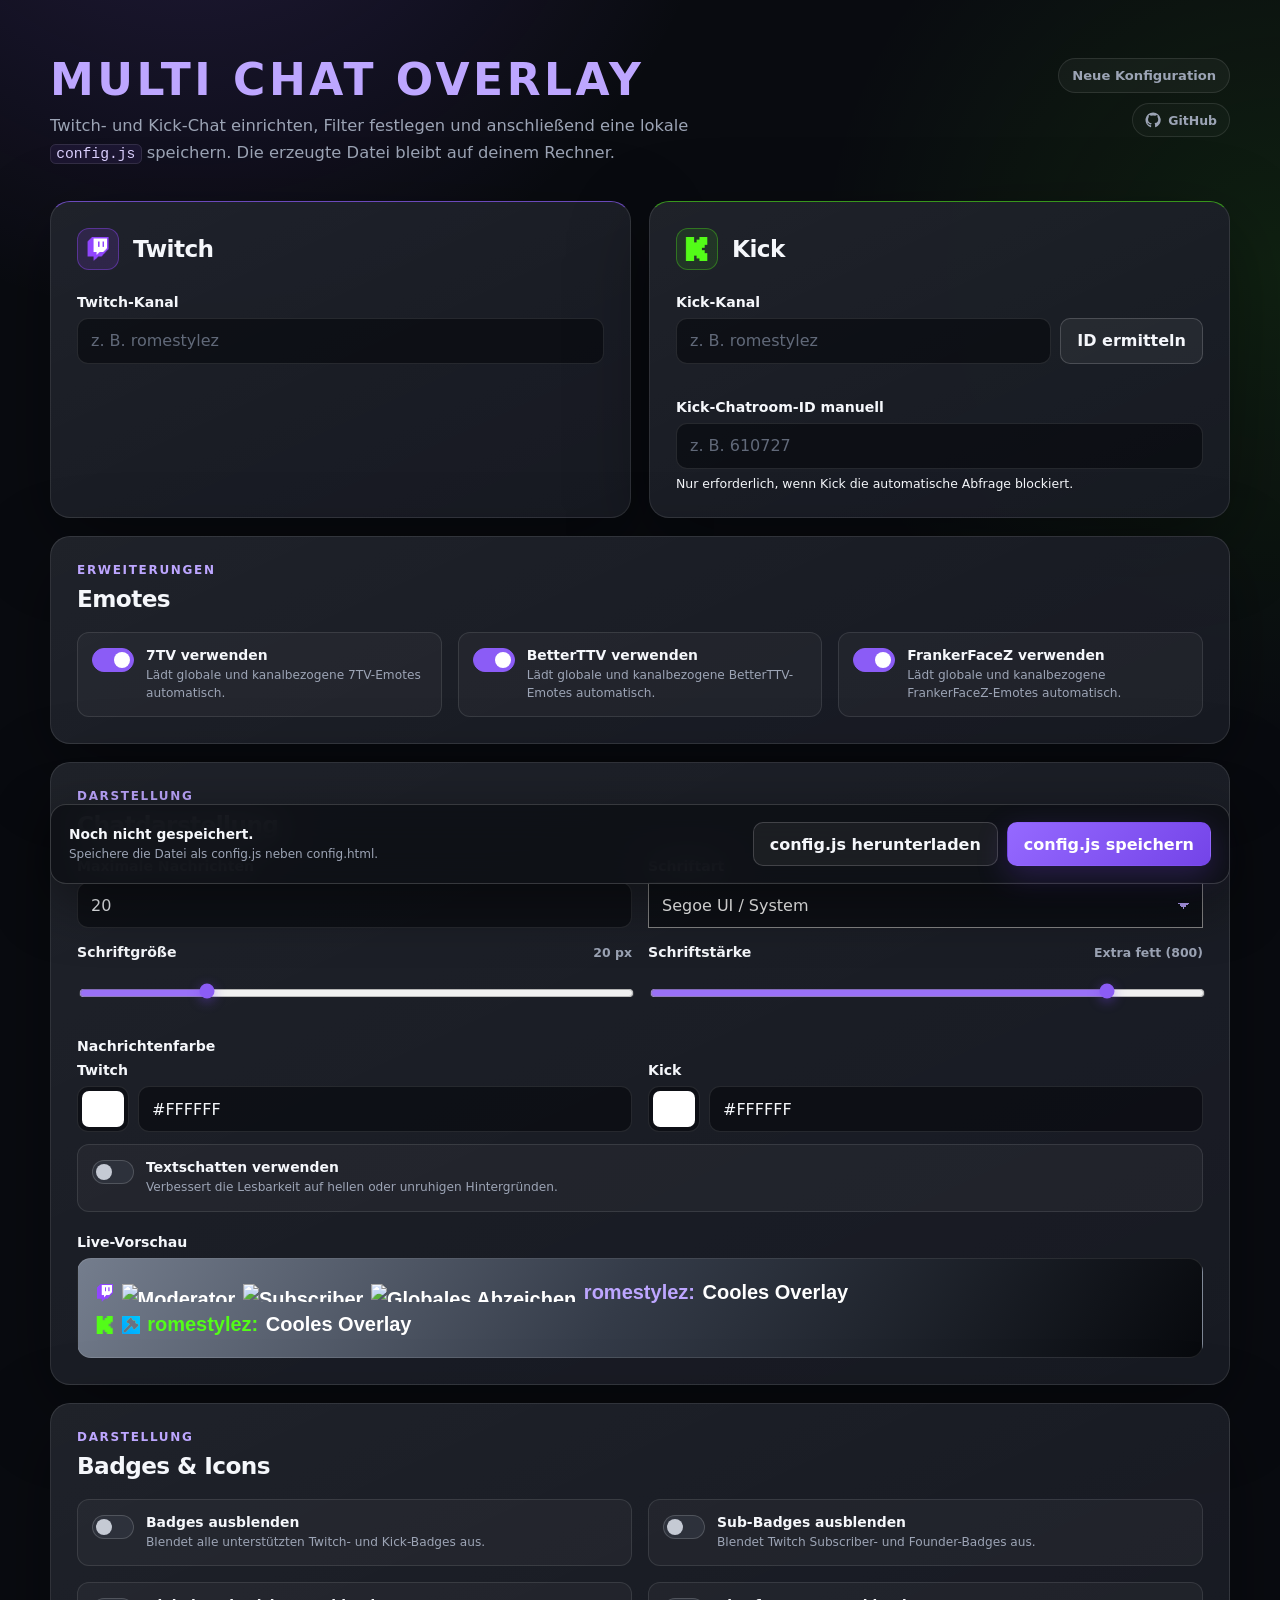
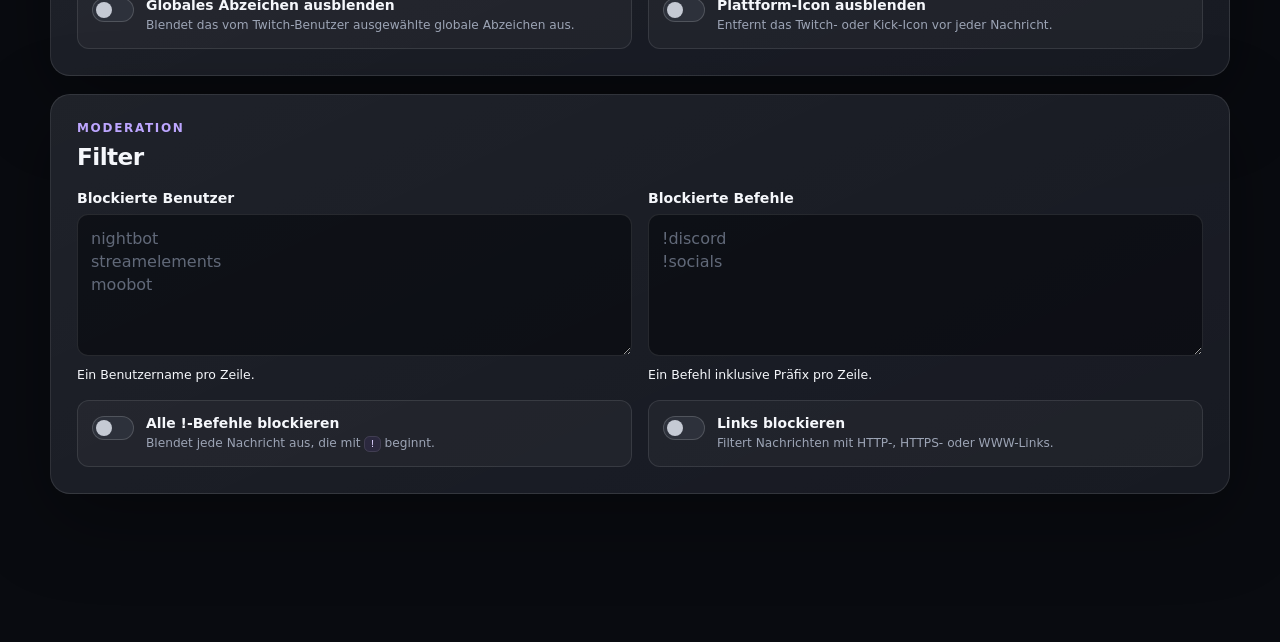
==== commit fbdafb2c: "Changed drop down style" ====
--- a/config.html
+++ b/config.html
@@ -6,7 +6,7 @@
   <meta name="color-scheme" content="dark">
   <title>Multi Chat Overlay – Konfiguration</title>
   <link rel="icon" href="favicon.ico" sizes="any">
-  <link rel="stylesheet" href="config-editor.css?v=20260804-4">
+  <link rel="stylesheet" href="config-editor.css?v=20260804-5">
 </head>
 <body>
   <div class="page-shell">
--- a/config-editor.css
+++ b/config-editor.css
@@ -330,6 +330,22 @@
   width: 100%;
   min-height: 46px;
   padding: 0 38px 0 13px;
+  appearance: none;
+  background-color: rgba(3, 5, 9, 0.52);
+  background-image:
+    linear-gradient(45deg, transparent 50%, #bda6ff 50%),
+    linear-gradient(135deg, #bda6ff 50%, transparent 50%);
+  background-repeat: no-repeat;
+  background-position:
+    calc(100% - 18px) 20px,
+    calc(100% - 13px) 20px;
+  background-size: 6px 6px;
+  cursor: pointer;
+}
+
+select:hover {
+  border-color: rgba(189, 166, 255, 0.36);
+  background-color: rgba(8, 10, 16, 0.72);
 }
 
 select option {
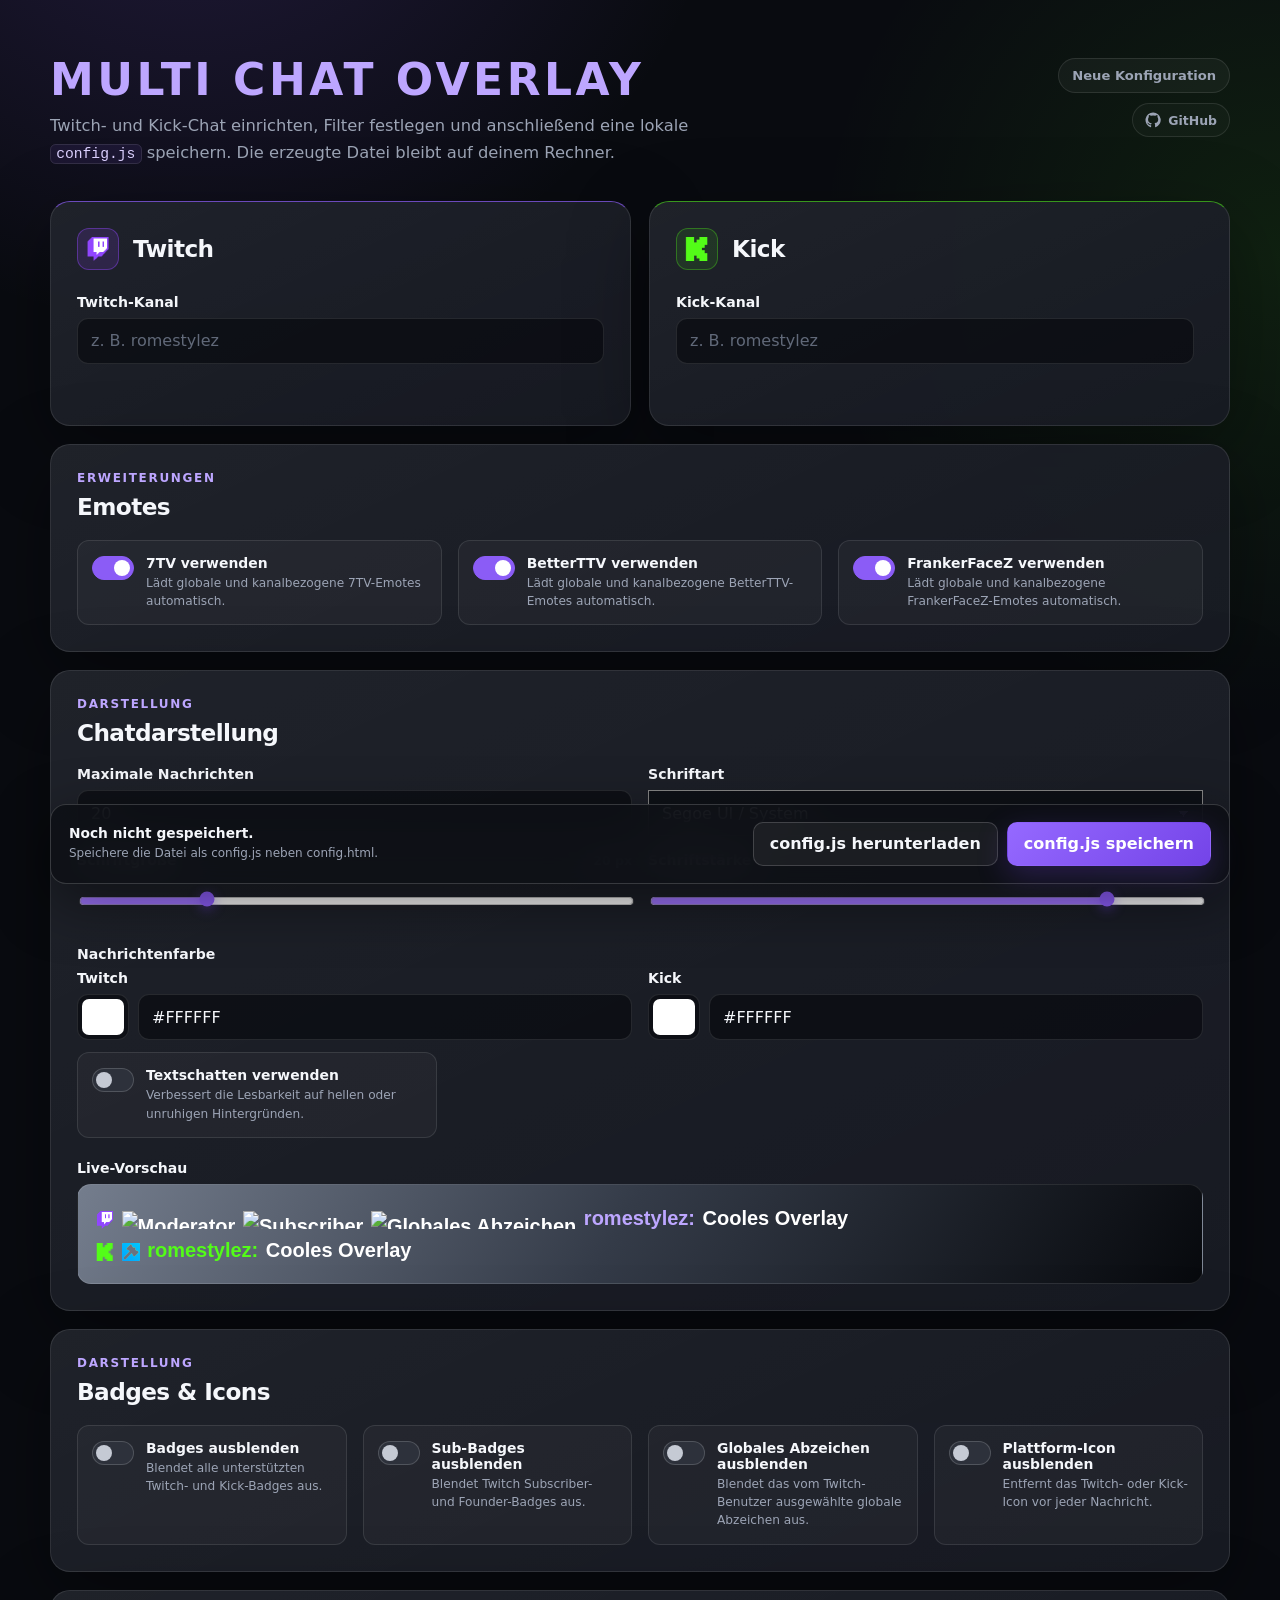
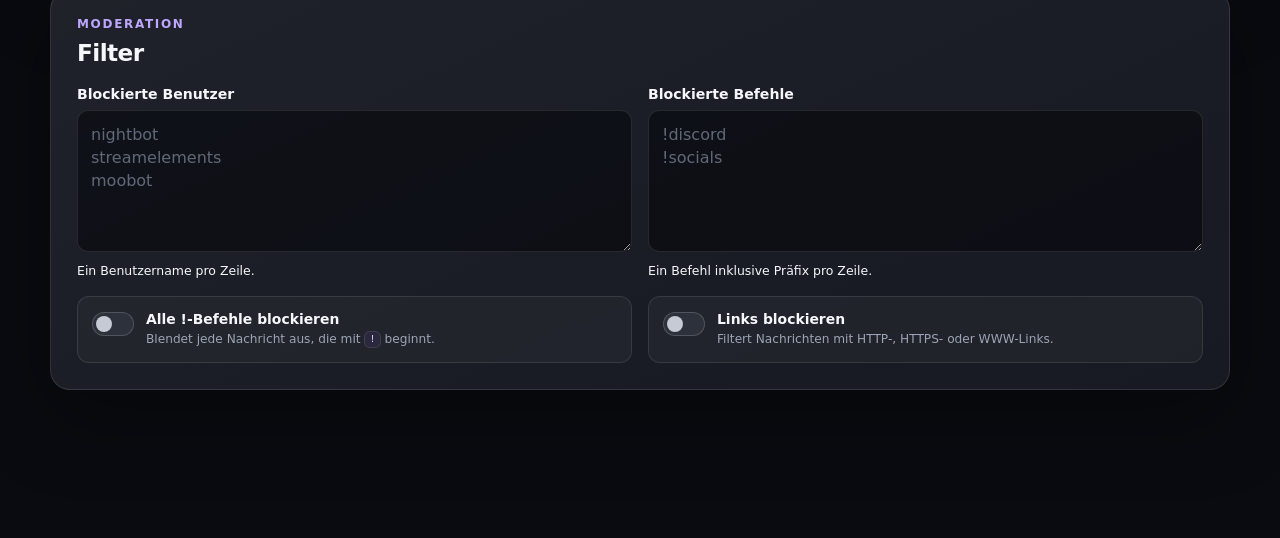
==== commit 30e19a02: "Layout changes" ====
--- a/config.html
+++ b/config.html
@@ -6,7 +6,7 @@
   <meta name="color-scheme" content="dark">
   <title>Multi Chat Overlay – Konfiguration</title>
   <link rel="icon" href="favicon.ico" sizes="any">
-  <link rel="stylesheet" href="config-editor.css?v=20260804-5">
+  <link rel="stylesheet" href="config-editor.css?v=20260804-7">
 </head>
 <body>
   <div class="page-shell">
@@ -64,7 +64,7 @@
               <span>Kick-Kanal</span>
               <div class="input-action-row">
                 <input id="kick-channel" name="kick-channel" type="text" autocomplete="off" placeholder="z. B. romestylez">
-                <button id="resolve-kick" class="button button-secondary" type="button">ID ermitteln</button>
+                <button id="resolve-kick" class="button button-secondary" type="button" hidden>ID ermitteln</button>
               </div>
             </label>
 
@@ -166,7 +166,7 @@
                 </div>
               </div>
             </div>
-            <label class="switch-row">
+            <label class="switch-row text-shadow-row">
               <input id="enable-text-shadow" type="checkbox">
               <span class="switch" aria-hidden="true"></span>
               <span>
@@ -208,7 +208,7 @@
               </div>
             </div>
 
-            <div class="switch-grid">
+            <div class="switch-grid badge-switch-grid">
             <label class="switch-row">
               <input id="hide-badges" type="checkbox">
               <span class="switch" aria-hidden="true"></span>
--- a/config-editor.css
+++ b/config-editor.css
@@ -20,6 +20,10 @@
   box-sizing: border-box;
 }
 
+[hidden] {
+  display: none !important;
+}
+
 html {
   min-width: 320px;
   background: var(--bg);
@@ -504,6 +508,14 @@
   grid-template-columns: repeat(3, minmax(0, 1fr));
 }
 
+.badge-switch-grid {
+  grid-template-columns: repeat(4, minmax(0, 1fr));
+}
+
+.text-shadow-row {
+  width: min(100%, 360px);
+}
+
 .color-field-grid {
   margin-top: 8px;
 }
@@ -675,6 +687,12 @@
   gap: 9px;
 }
 
+@media (max-width: 1050px) {
+  .badge-switch-grid {
+    grid-template-columns: repeat(2, minmax(0, 1fr));
+  }
+}
+
 @media (max-width: 820px) {
   .page-shell {
     width: min(100% - 24px, 680px);
